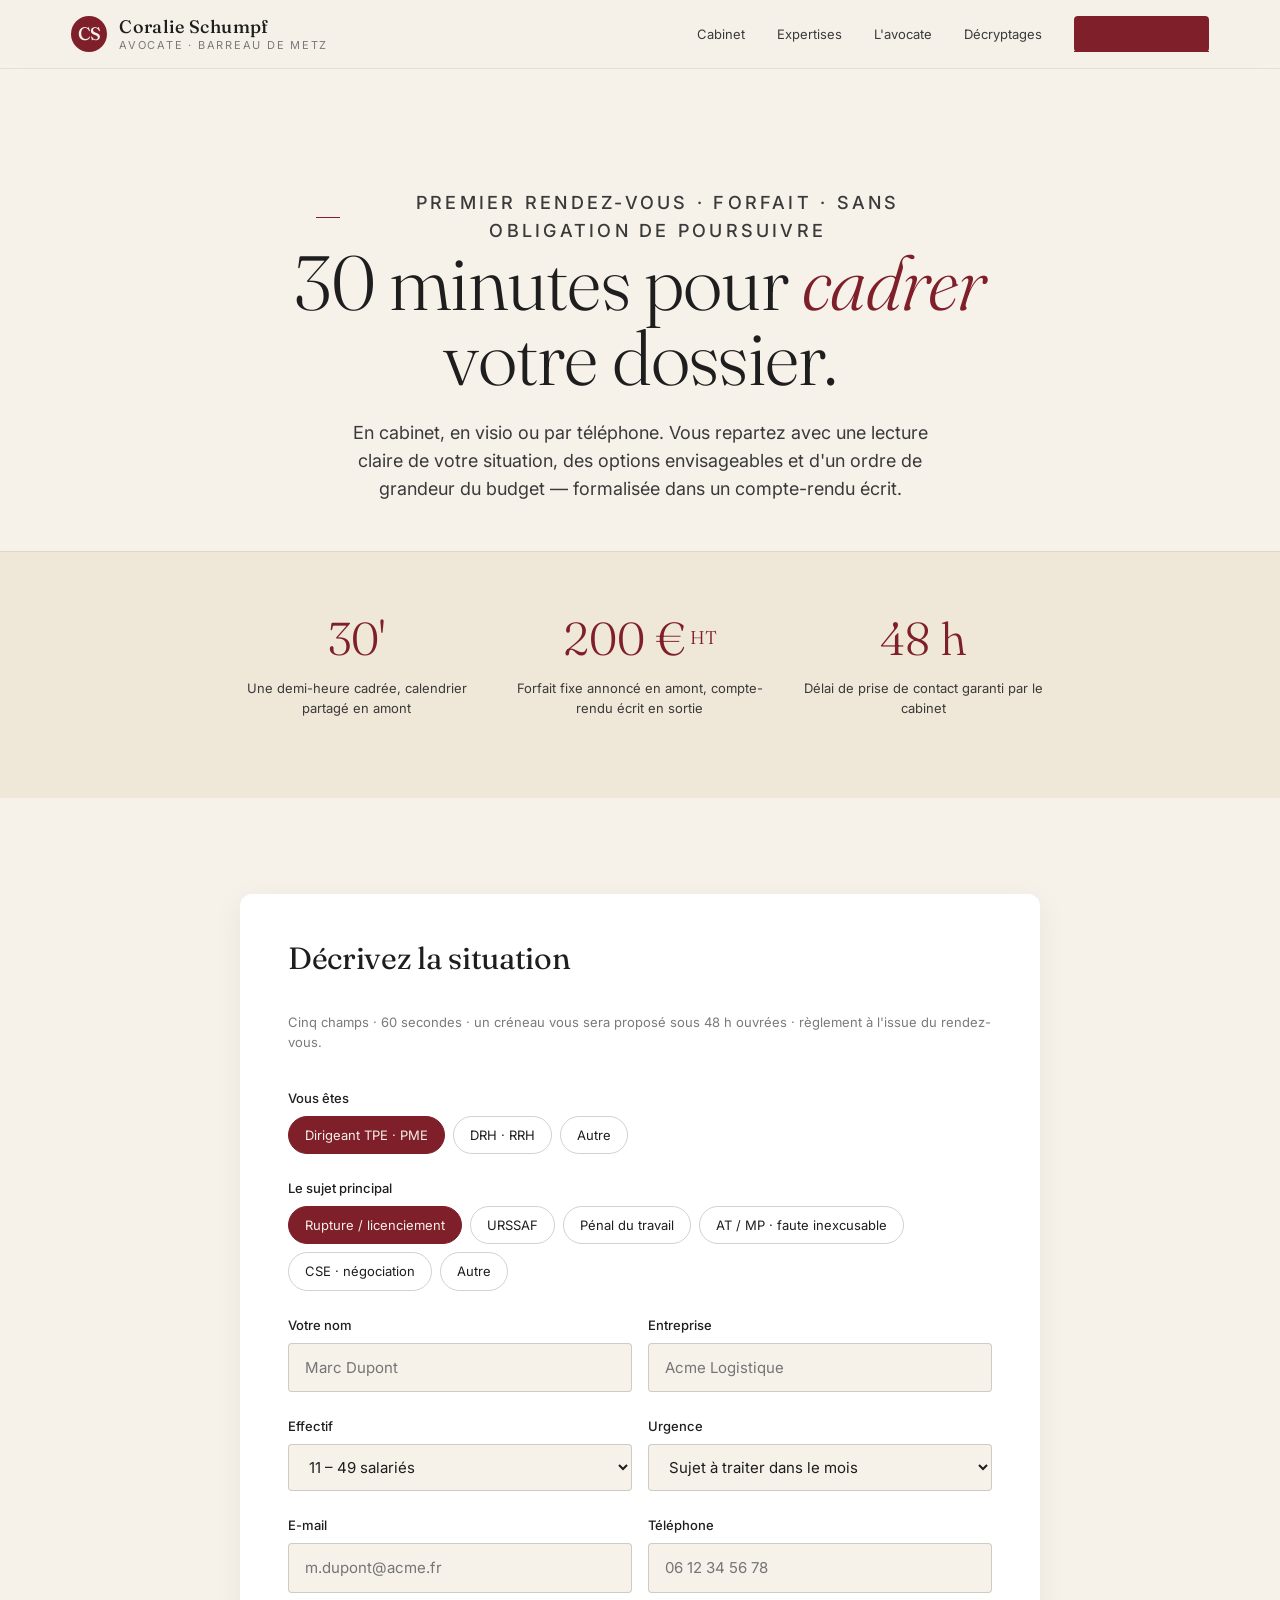
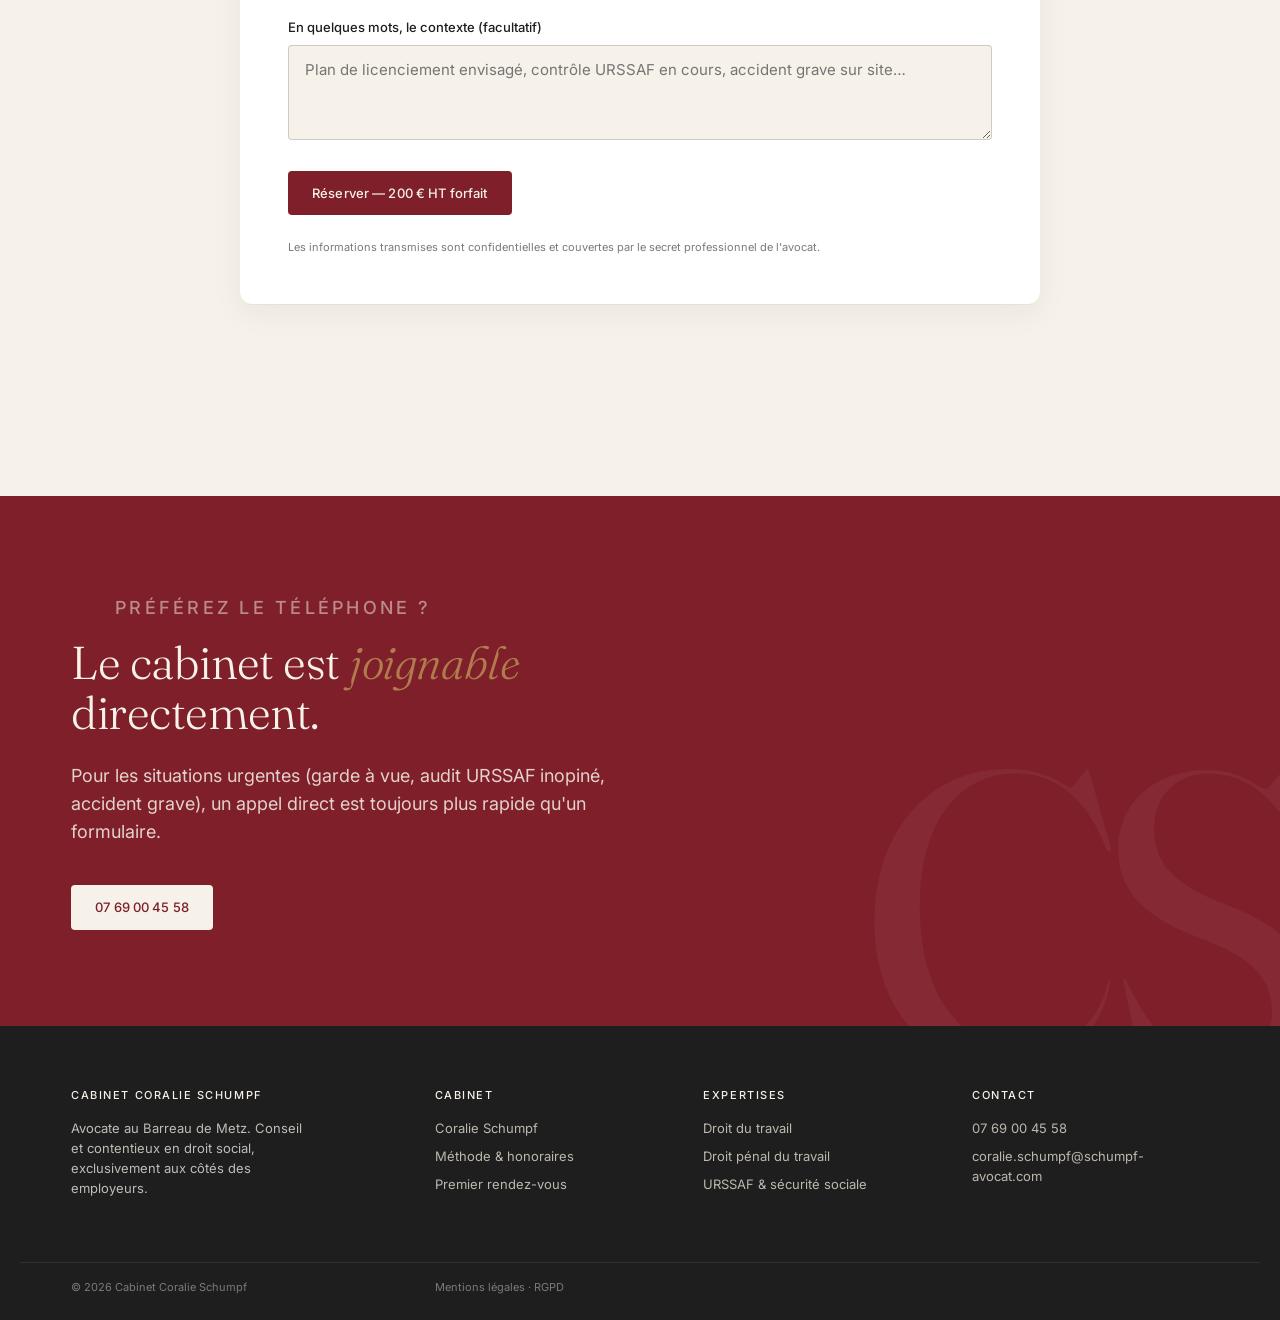
==== poc/diagnostic.html @ 6442ef45 "feat(poc): v0.2 - premier rdv payant, 2 personas, portrait reel Sur retour Coralie : - Remplacement " ====
<!doctype html>
<html lang="fr">
<head>
  <meta charset="utf-8" />
  <meta name="viewport" content="width=device-width,initial-scale=1" />
  <title>Premier rendez-vous · 200 € HT forfait — Cabinet Coralie Schumpf</title>
  <meta name="description" content="Premier rendez-vous de 30 minutes pour dirigeants TPE/PME et DRH. Forfait 200 € HT, compte-rendu écrit. Cabinet Coralie Schumpf, Metz." />
  <link rel="preconnect" href="https://fonts.googleapis.com" />
  <link rel="preconnect" href="https://fonts.gstatic.com" crossorigin />
  <link href="https://fonts.googleapis.com/css2?family=Fraunces:ital,opsz,wght@0,9..144,300..600;1,9..144,300..600&family=Inter:wght@400;500;600&display=swap" rel="stylesheet" />
  <link rel="stylesheet" href="assets/css/main.css" />
</head>
<body>

  <header class="site-header">
    <div class="site-header__inner">
      <a href="home.html" class="brand">
        <span class="brand__mark">CS</span>
        <span class="brand__name">Coralie Schumpf<small>Avocate · Barreau de Metz</small></span>
      </a>
      <nav class="nav">
        <a href="home.html">Cabinet</a>
        <a href="expertises/droit-du-travail.html">Expertises</a>
        <a href="cabinet/coralie-schumpf.html">L'avocate</a>
        <a href="home.html#decryptages">Décryptages</a>
        <a href="diagnostic.html" class="btn btn--primary is-active">Premier rendez-vous</a>
      </nav>
    </div>
  </header>

  <section class="diag-hero container fade-up">
    <p class="eyebrow">Premier rendez-vous · forfait · sans obligation de poursuivre</p>
    <h1>30 minutes pour <em>cadrer</em> votre dossier.</h1>
    <p>En cabinet, en visio ou par téléphone. Vous repartez avec une lecture claire de votre situation, des options envisageables et d'un ordre de grandeur du budget — formalisée dans un compte-rendu écrit.</p>
  </section>

  <section class="diag-promise">
    <div class="diag-promise__grid">
      <div class="fade-up">
        <p class="diag-promise__num">30'</p>
        <p class="diag-promise__label">Une demi-heure cadrée, calendrier partagé en amont</p>
      </div>
      <div class="fade-up">
        <p class="diag-promise__num">200 €<small style="font-size: 0.4em; vertical-align: 0.6em; margin-left: 4px;">HT</small></p>
        <p class="diag-promise__label">Forfait fixe annoncé en amont, compte-rendu écrit en sortie</p>
      </div>
      <div class="fade-up">
        <p class="diag-promise__num">48 h</p>
        <p class="diag-promise__label">Délai de prise de contact garanti par le cabinet</p>
      </div>
    </div>
  </section>

  <section class="container fade-up" style="padding: var(--sp-9) 0;">
    <form class="diag-card" data-poc-form>
      <h2 style="font-size: var(--fs-2xl); margin-bottom: var(--sp-3);">Décrivez la situation</h2>
      <p style="font-size: var(--fs-sm); color: var(--slate); margin: 0 0 var(--sp-3);">Cinq champs · 60 secondes · un créneau vous sera proposé sous 48 h ouvrées · règlement à l'issue du rendez-vous.</p>

      <div>
        <label for="role">Vous êtes</label>
        <div class="diag-card__choices">
          <input type="radio" id="r1" name="role" value="dirigeant" checked />
          <label for="r1">Dirigeant TPE · PME</label>
          <input type="radio" id="r2" name="role" value="drh" />
          <label for="r2">DRH · RRH</label>
          <input type="radio" id="r4" name="role" value="autre" />
          <label for="r4">Autre</label>
        </div>
      </div>

      <div>
        <label for="topic">Le sujet principal</label>
        <div class="diag-card__choices">
          <input type="radio" id="t1" name="topic" value="rupture" checked />
          <label for="t1">Rupture / licenciement</label>
          <input type="radio" id="t2" name="topic" value="urssaf" />
          <label for="t2">URSSAF</label>
          <input type="radio" id="t3" name="topic" value="penal" />
          <label for="t3">Pénal du travail</label>
          <input type="radio" id="t4" name="topic" value="atmp" />
          <label for="t4">AT / MP · faute inexcusable</label>
          <input type="radio" id="t5" name="topic" value="cse" />
          <label for="t5">CSE · négociation</label>
          <input type="radio" id="t6" name="topic" value="autre" />
          <label for="t6">Autre</label>
        </div>
      </div>

      <div class="diag-card__row">
        <div>
          <label for="name">Votre nom</label>
          <input type="text" id="name" required placeholder="Marc Dupont" />
        </div>
        <div>
          <label for="company">Entreprise</label>
          <input type="text" id="company" required placeholder="Acme Logistique" />
        </div>
      </div>

      <div class="diag-card__row">
        <div>
          <label for="effectif">Effectif</label>
          <select id="effectif">
            <option>1 – 10 salariés</option>
            <option selected>11 – 49 salariés</option>
            <option>50 – 249 salariés</option>
            <option>250 salariés et plus</option>
          </select>
        </div>
        <div>
          <label for="urgency">Urgence</label>
          <select id="urgency">
            <option>Information générale</option>
            <option selected>Sujet à traiter dans le mois</option>
            <option>Sujet sensible · cette semaine</option>
            <option>Urgence · sous 48 h</option>
          </select>
        </div>
      </div>

      <div class="diag-card__row">
        <div>
          <label for="email">E-mail</label>
          <input type="email" id="email" required placeholder="m.dupont@acme.fr" />
        </div>
        <div>
          <label for="phone">Téléphone</label>
          <input type="tel" id="phone" placeholder="06 12 34 56 78" />
        </div>
      </div>

      <div>
        <label for="ctx">En quelques mots, le contexte (facultatif)</label>
        <textarea id="ctx" rows="3" placeholder="Plan de licenciement envisagé, contrôle URSSAF en cours, accident grave sur site…"></textarea>
      </div>

      <button type="submit" class="btn btn--primary" data-track="form-diag-submit">Réserver — 200 € HT forfait</button>

      <p style="font-size: var(--fs-xs); color: var(--slate); margin: 0;">Les informations transmises sont confidentielles et couvertes par le secret professionnel de l'avocat.</p>
    </form>
  </section>

  <section class="cta-final">
    <div class="container cta-final__inner fade-up">
      <p class="eyebrow" style="color: rgba(246,241,233,0.6);">Préférez le téléphone ?</p>
      <h2>Le cabinet est <em>joignable</em> directement.</h2>
      <p>Pour les situations urgentes (garde à vue, audit URSSAF inopiné, accident grave), un appel direct est toujours plus rapide qu'un formulaire.</p>
      <a href="tel:+33769004558" class="btn btn--primary">07 69 00 45 58</a>
    </div>
  </section>

  <footer class="site-footer">
    <div class="container">
      <div class="site-footer__brand">
        <h4>Cabinet Coralie Schumpf</h4>
        <p>Avocate au Barreau de Metz. Conseil et contentieux en droit social, exclusivement aux côtés des employeurs.</p>
      </div>
      <div><h4>Cabinet</h4><ul><li><a href="cabinet/coralie-schumpf.html">Coralie Schumpf</a></li><li><a href="#">Méthode & honoraires</a></li><li><a href="diagnostic.html">Premier rendez-vous</a></li></ul></div>
      <div><h4>Expertises</h4><ul><li><a href="expertises/droit-du-travail.html">Droit du travail</a></li><li><a href="expertises/droit-du-travail.html">Droit pénal du travail</a></li><li><a href="expertises/droit-du-travail.html">URSSAF & sécurité sociale</a></li></ul></div>
      <div><h4>Contact</h4><ul><li><a href="tel:+33769004558">07 69 00 45 58</a></li><li><a href="mailto:coralie.schumpf@schumpf-avocat.com">coralie.schumpf@schumpf-avocat.com</a></li></ul></div>
    </div>
    <div class="container site-footer__legal"><span>© <span data-year></span> Cabinet Coralie Schumpf</span><span><a href="#">Mentions légales</a> · <a href="#">RGPD</a></span></div>
  </footer>

  <script src="assets/js/main.js"></script>
</body>
</html>
---- poc/assets/css/main.css ----
/* ============================================================
   Cabinet Coralie Schumpf — POC v0.1
   Design system : bordeaux + ivoire, sérif éditorial + sans-sérif humaniste
   ============================================================ */

/* ---- Design tokens ---- */
:root {
  /* Couleurs marque (à caler sur SVG HD du logo) */
  --bordeaux: #7E1F2A;
  --bordeaux-deep: #4A1219;
  --bordeaux-soft: #9B3743;
  --ink: #1E1E1E;
  --ink-soft: #3A3A3A;
  --ivory: #F6F1E9;
  --ivory-deep: #EFE7D8;
  --stone: #E6DED0;
  --slate: #7A7A78;
  --slate-light: #BDB8AE;
  --copper: #B07C4D;
  --white: #FFFFFF;

  /* Typo */
  --font-serif: 'Fraunces', 'Source Serif 4', Georgia, serif;
  --font-sans: 'Inter', 'Söhne', system-ui, -apple-system, sans-serif;

  /* Échelle fluide */
  --fs-xs: clamp(11px, 0.7vw, 12px);
  --fs-sm: clamp(13px, 0.85vw, 14px);
  --fs-base: clamp(15px, 1vw, 17px);
  --fs-lg: clamp(18px, 1.2vw, 20px);
  --fs-xl: clamp(22px, 1.6vw, 26px);
  --fs-2xl: clamp(28px, 2.4vw, 38px);
  --fs-3xl: clamp(36px, 3.6vw, 56px);
  --fs-4xl: clamp(48px, 6vw, 96px);

  /* Espacement */
  --sp-1: 4px;
  --sp-2: 8px;
  --sp-3: 12px;
  --sp-4: 16px;
  --sp-5: 24px;
  --sp-6: 32px;
  --sp-7: 48px;
  --sp-8: 64px;
  --sp-9: 96px;
  --sp-10: 128px;

  /* Layout */
  --max-w: 1240px;
  --gutter: clamp(20px, 4vw, 56px);
  --radius: 4px;
  --radius-lg: 12px;

  /* Transitions */
  --t-fast: 180ms cubic-bezier(0.4, 0, 0.2, 1);
  --t-med: 360ms cubic-bezier(0.4, 0, 0.2, 1);
  --t-slow: 600ms cubic-bezier(0.22, 0.61, 0.36, 1);
}

/* ---- Reset minimal ---- */
*,
*::before,
*::after { box-sizing: border-box; }
html { scroll-behavior: smooth; }
body {
  margin: 0;
  background: var(--ivory);
  color: var(--ink);
  font-family: var(--font-sans);
  font-size: var(--fs-base);
  line-height: 1.55;
  -webkit-font-smoothing: antialiased;
  text-rendering: optimizeLegibility;
}
img, svg { display: block; max-width: 100%; }
a { color: inherit; text-decoration: none; }
button { border: 0; background: none; font: inherit; color: inherit; cursor: pointer; }
h1, h2, h3, h4 { margin: 0; font-family: var(--font-serif); font-weight: 400; letter-spacing: -0.01em; line-height: 1.08; }
p { margin: 0 0 var(--sp-4); }
ul { margin: 0; padding: 0; list-style: none; }

/* ---- Conteneurs ---- */
.container { max-width: var(--max-w); margin: 0 auto; padding: 0 var(--gutter); }
.container-narrow { max-width: 920px; margin: 0 auto; padding: 0 var(--gutter); }

/* ---- Utility ---- */
.eyebrow {
  font-family: var(--font-sans);
  font-size: var(--fs-xs);
  text-transform: uppercase;
  letter-spacing: 0.18em;
  color: var(--slate);
  font-weight: 500;
  display: inline-flex;
  align-items: center;
  gap: var(--sp-3);
}
.eyebrow::before {
  content: "";
  display: inline-block;
  width: 32px;
  height: 1px;
  background: var(--bordeaux);
}
.divider {
  height: 1px;
  background: var(--ink);
  opacity: 0.12;
  margin: var(--sp-7) 0;
}

/* ---- Header ---- */
.site-header {
  position: sticky;
  top: 0;
  z-index: 50;
  background: rgba(246, 241, 233, 0.92);
  backdrop-filter: saturate(140%) blur(10px);
  -webkit-backdrop-filter: saturate(140%) blur(10px);
  border-bottom: 1px solid rgba(30, 30, 30, 0.08);
}
.site-header__inner {
  display: flex;
  align-items: center;
  justify-content: space-between;
  gap: var(--sp-5);
  padding: var(--sp-4) var(--gutter);
  max-width: var(--max-w);
  margin: 0 auto;
}
.brand {
  display: flex;
  align-items: center;
  gap: var(--sp-3);
  font-family: var(--font-serif);
  font-size: var(--fs-lg);
  letter-spacing: 0.02em;
  color: var(--ink);
}
.brand__mark {
  width: 36px;
  height: 36px;
  border-radius: 50%;
  background: var(--bordeaux);
  color: var(--ivory);
  display: grid;
  place-items: center;
  font-family: var(--font-serif);
  font-size: 18px;
  font-weight: 500;
  letter-spacing: -0.02em;
  flex: 0 0 36px;
}
.brand__name { font-weight: 500; line-height: 1; }
.brand__name small {
  display: block;
  font-size: var(--fs-xs);
  font-family: var(--font-sans);
  color: var(--slate);
  letter-spacing: 0.16em;
  text-transform: uppercase;
  margin-top: 4px;
  font-weight: 400;
}

.nav { display: flex; align-items: center; gap: var(--sp-6); }
.nav a {
  font-size: var(--fs-sm);
  color: var(--ink-soft);
  position: relative;
  padding: var(--sp-2) 0;
  transition: color var(--t-fast);
}
.nav a::after {
  content: "";
  position: absolute;
  left: 0; bottom: 0;
  width: 0;
  height: 1px;
  background: var(--bordeaux);
  transition: width var(--t-med);
}
.nav a:hover { color: var(--bordeaux); }
.nav a:hover::after { width: 100%; }
.nav a.is-active { color: var(--bordeaux); }
.nav a.is-active::after { width: 100%; }
@media (max-width: 860px) { .nav { display: none; } }

/* ---- Buttons ---- */
.btn {
  display: inline-flex;
  align-items: center;
  gap: var(--sp-3);
  padding: var(--sp-3) var(--sp-5);
  font-size: var(--fs-sm);
  font-weight: 500;
  letter-spacing: 0.01em;
  border-radius: var(--radius);
  transition: background var(--t-fast), color var(--t-fast), transform var(--t-fast);
  white-space: nowrap;
}
.btn--primary {
  background: var(--bordeaux);
  color: var(--ivory);
}
.btn--primary:hover { background: var(--bordeaux-deep); transform: translateY(-1px); }
.btn--ghost {
  color: var(--ink);
  border-bottom: 1px solid var(--ink);
  padding: var(--sp-2) 0;
  border-radius: 0;
}
.btn--ghost:hover { color: var(--bordeaux); border-color: var(--bordeaux); }
.btn--outline {
  background: transparent;
  color: var(--ink);
  border: 1px solid var(--ink);
}
.btn--outline:hover { background: var(--ink); color: var(--ivory); }

/* ---- Hero ---- */
.hero {
  padding: var(--sp-9) 0 var(--sp-8);
  position: relative;
}
.hero__grid {
  display: grid;
  grid-template-columns: 1.4fr 1fr;
  gap: var(--sp-8);
  align-items: end;
}
@media (max-width: 900px) {
  .hero__grid { grid-template-columns: 1fr; gap: var(--sp-6); }
}
.hero__title {
  font-size: var(--fs-4xl);
  font-weight: 300;
  line-height: 0.98;
  letter-spacing: -0.02em;
}
.hero__title em {
  font-style: italic;
  color: var(--bordeaux);
  font-weight: 300;
}
.hero__lede {
  font-size: var(--fs-lg);
  color: var(--ink-soft);
  max-width: 46ch;
  margin-top: var(--sp-5);
  line-height: 1.5;
}
.hero__meta {
  margin-top: var(--sp-6);
  display: flex;
  flex-wrap: wrap;
  gap: var(--sp-4);
  align-items: center;
}
.hero__aside {
  border-left: 1px solid rgba(30, 30, 30, 0.12);
  padding-left: var(--sp-6);
  padding-bottom: var(--sp-2);
}
@media (max-width: 900px) {
  .hero__aside { border-left: 0; padding-left: 0; border-top: 1px solid rgba(30, 30, 30, 0.12); padding-top: var(--sp-5); }
}
.hero__aside p {
  font-family: var(--font-serif);
  font-style: italic;
  font-size: var(--fs-xl);
  color: var(--ink);
  line-height: 1.35;
}
.hero__aside small {
  display: block;
  margin-top: var(--sp-4);
  font-size: var(--fs-xs);
  letter-spacing: 0.14em;
  text-transform: uppercase;
  color: var(--slate);
}

/* ---- Sticky contact rail ---- */
.contact-rail {
  position: fixed;
  right: 0;
  top: 50%;
  transform: translateY(-50%);
  z-index: 40;
  background: var(--bordeaux);
  color: var(--ivory);
  border-radius: var(--radius) 0 0 var(--radius);
  display: grid;
  padding: var(--sp-3);
  gap: var(--sp-1);
}
.contact-rail a {
  width: 40px;
  height: 40px;
  display: grid;
  place-items: center;
  border-radius: 50%;
  transition: background var(--t-fast);
}
.contact-rail a:hover { background: var(--bordeaux-deep); }
.contact-rail svg { width: 18px; height: 18px; }
@media (max-width: 720px) {
  .contact-rail {
    top: auto; bottom: 0; right: 0; left: 0;
    transform: none;
    border-radius: 0;
    grid-auto-flow: column;
    justify-content: center;
    gap: var(--sp-4);
    padding: var(--sp-3);
  }
}

/* ---- Personas ---- */
.personas {
  padding: var(--sp-8) 0;
  border-top: 1px solid rgba(30, 30, 30, 0.08);
  border-bottom: 1px solid rgba(30, 30, 30, 0.08);
}
.personas__header { margin-bottom: var(--sp-6); }
.personas__title {
  font-size: var(--fs-2xl);
  font-weight: 400;
  max-width: 28ch;
  margin-top: var(--sp-3);
}
.personas__grid {
  display: grid;
  grid-template-columns: repeat(3, 1fr);
  gap: var(--sp-4);
}
.personas__grid--two { grid-template-columns: repeat(2, 1fr); max-width: 920px; }
@media (max-width: 800px) { .personas__grid, .personas__grid--two { grid-template-columns: 1fr; } }
.persona {
  background: var(--white);
  border-radius: var(--radius-lg);
  padding: var(--sp-6) var(--sp-5);
  display: grid;
  gap: var(--sp-4);
  position: relative;
  border: 1px solid transparent;
  transition: border-color var(--t-fast), transform var(--t-fast);
  cursor: pointer;
}
.persona:hover { border-color: var(--bordeaux); transform: translateY(-2px); }
.persona__tag {
  font-size: var(--fs-xs);
  letter-spacing: 0.14em;
  text-transform: uppercase;
  color: var(--bordeaux);
  font-weight: 500;
}
.persona__name {
  font-family: var(--font-serif);
  font-size: var(--fs-xl);
  line-height: 1.15;
}
.persona__desc { font-size: var(--fs-sm); color: var(--ink-soft); margin: 0; }
.persona__link {
  margin-top: auto;
  display: inline-flex;
  align-items: center;
  gap: var(--sp-2);
  font-size: var(--fs-sm);
  color: var(--bordeaux);
  font-weight: 500;
}
.persona__link::after { content: "→"; transition: transform var(--t-fast); }
.persona:hover .persona__link::after { transform: translateX(4px); }

/* ---- Pillars ---- */
.pillars { padding: var(--sp-9) 0; }
.pillars__head {
  display: grid;
  grid-template-columns: 1fr 2fr;
  gap: var(--sp-7);
  margin-bottom: var(--sp-7);
  align-items: end;
}
@media (max-width: 800px) { .pillars__head { grid-template-columns: 1fr; } }
.pillars__title { font-size: var(--fs-3xl); max-width: 14ch; line-height: 1; }
.pillars__desc { font-size: var(--fs-base); color: var(--ink-soft); max-width: 56ch; }
.pillars__list { display: grid; gap: 0; }
.pillar {
  display: grid;
  grid-template-columns: 80px 1fr auto;
  gap: var(--sp-6);
  align-items: start;
  padding: var(--sp-6) 0;
  border-top: 1px solid rgba(30, 30, 30, 0.12);
  cursor: pointer;
  transition: padding var(--t-fast);
}
.pillar:hover { padding-left: var(--sp-3); }
.pillar:last-child { border-bottom: 1px solid rgba(30, 30, 30, 0.12); }
.pillar__num {
  font-family: var(--font-serif);
  font-size: var(--fs-2xl);
  color: var(--bordeaux);
  font-style: italic;
  font-weight: 300;
}
.pillar__body h3 {
  font-size: var(--fs-2xl);
  margin-bottom: var(--sp-3);
}
.pillar__tags { display: flex; flex-wrap: wrap; gap: var(--sp-2) var(--sp-4); }
.pillar__tag {
  font-size: var(--fs-sm);
  color: var(--slate);
}
.pillar__tag::before {
  content: "·";
  margin-right: var(--sp-2);
  color: var(--copper);
}
.pillar__arrow {
  align-self: center;
  font-size: 22px;
  color: var(--bordeaux);
  transition: transform var(--t-med);
}
.pillar:hover .pillar__arrow { transform: translateX(8px); }
@media (max-width: 700px) {
  .pillar { grid-template-columns: 1fr; gap: var(--sp-3); }
  .pillar__arrow { display: none; }
}

/* ---- Cases ---- */
.cases {
  background: var(--ink);
  color: var(--ivory);
  padding: var(--sp-9) 0;
}
.cases .eyebrow { color: var(--slate-light); }
.cases .eyebrow::before { background: var(--copper); }
.cases__title {
  font-size: var(--fs-3xl);
  max-width: 22ch;
  margin: var(--sp-3) 0 var(--sp-7);
  color: var(--ivory);
  font-weight: 300;
}
.cases__title em { color: var(--copper); font-style: italic; }
.cases__grid {
  display: grid;
  grid-template-columns: repeat(3, 1fr);
  gap: var(--sp-5);
}
@media (max-width: 800px) { .cases__grid { grid-template-columns: 1fr; } }
.case {
  background: rgba(255, 255, 255, 0.04);
  padding: var(--sp-6);
  border-radius: var(--radius-lg);
  border: 1px solid rgba(255, 255, 255, 0.08);
  display: grid;
  gap: var(--sp-3);
}
.case__metric {
  font-family: var(--font-serif);
  font-size: var(--fs-3xl);
  color: var(--copper);
  font-weight: 300;
  line-height: 1;
}
.case__sector {
  font-size: var(--fs-xs);
  letter-spacing: 0.14em;
  text-transform: uppercase;
  color: var(--slate-light);
}
.case__desc { font-size: var(--fs-sm); color: rgba(246, 241, 233, 0.85); margin: 0; }

/* ---- Method ---- */
.method { padding: var(--sp-9) 0; }
.method__intro {
  display: grid;
  grid-template-columns: 1fr 1.4fr;
  gap: var(--sp-8);
  align-items: start;
  margin-bottom: var(--sp-7);
}
@media (max-width: 800px) { .method__intro { grid-template-columns: 1fr; } }
.method__title { font-size: var(--fs-3xl); line-height: 1; }
.method__intro p { font-size: var(--fs-lg); color: var(--ink-soft); }
.method__steps {
  display: grid;
  grid-template-columns: repeat(3, 1fr);
  gap: var(--sp-5);
  position: relative;
}
@media (max-width: 800px) { .method__steps { grid-template-columns: 1fr; } }
.step {
  display: grid;
  gap: var(--sp-3);
  padding: var(--sp-6) 0;
  border-top: 2px solid var(--bordeaux);
}
.step__num {
  font-family: var(--font-serif);
  font-style: italic;
  font-size: var(--fs-xl);
  color: var(--bordeaux);
  font-weight: 400;
}
.step__name { font-family: var(--font-serif); font-size: var(--fs-2xl); line-height: 1.1; }
.step__desc { font-size: var(--fs-sm); color: var(--ink-soft); margin: 0; }

/* ---- Posts ---- */
.posts { background: var(--ivory-deep); padding: var(--sp-9) 0; }
.posts__head { display: flex; justify-content: space-between; align-items: end; margin-bottom: var(--sp-7); gap: var(--sp-5); flex-wrap: wrap; }
.posts__title { font-size: var(--fs-3xl); }
.posts__grid { display: grid; grid-template-columns: repeat(3, 1fr); gap: var(--sp-5); }
@media (max-width: 800px) { .posts__grid { grid-template-columns: 1fr; } }
.post {
  background: var(--white);
  padding: var(--sp-5);
  border-radius: var(--radius-lg);
  display: grid;
  gap: var(--sp-3);
  border: 1px solid rgba(30, 30, 30, 0.06);
  transition: border-color var(--t-fast), transform var(--t-fast);
}
.post:hover { border-color: var(--bordeaux); transform: translateY(-2px); }
.post__tag { font-size: var(--fs-xs); letter-spacing: 0.14em; text-transform: uppercase; color: var(--bordeaux); }
.post__title { font-family: var(--font-serif); font-size: var(--fs-xl); line-height: 1.15; }
.post__date { font-size: var(--fs-xs); color: var(--slate); letter-spacing: 0.12em; text-transform: uppercase; }

/* ---- Final CTA ---- */
.cta-final { padding: var(--sp-9) 0; background: var(--bordeaux); color: var(--ivory); position: relative; overflow: hidden; }
.cta-final::before {
  content: "CS";
  position: absolute;
  right: -2vw;
  bottom: -4vw;
  font-family: var(--font-serif);
  font-size: 32vw;
  line-height: 0.8;
  color: rgba(246, 241, 233, 0.05);
  letter-spacing: -0.05em;
  pointer-events: none;
}
.cta-final__inner { position: relative; }
.cta-final h2 { font-size: var(--fs-3xl); max-width: 18ch; margin-bottom: var(--sp-5); font-weight: 300; }
.cta-final h2 em { font-style: italic; color: var(--copper); }
.cta-final p { font-size: var(--fs-lg); max-width: 50ch; opacity: 0.85; }
.cta-final .btn--primary { background: var(--ivory); color: var(--bordeaux); margin-top: var(--sp-5); }
.cta-final .btn--primary:hover { background: var(--white); }

/* ---- Footer ---- */
.site-footer {
  background: var(--ink);
  color: var(--slate-light);
  padding: var(--sp-8) 0 var(--sp-5);
  font-size: var(--fs-sm);
}
.site-footer .container { display: grid; grid-template-columns: 1.4fr 1fr 1fr 1fr; gap: var(--sp-6); }
@media (max-width: 800px) { .site-footer .container { grid-template-columns: 1fr 1fr; } }
.site-footer h4 {
  font-family: var(--font-sans);
  font-size: var(--fs-xs);
  letter-spacing: 0.14em;
  text-transform: uppercase;
  color: var(--ivory);
  margin: 0 0 var(--sp-4);
  font-weight: 500;
}
.site-footer a:hover { color: var(--ivory); }
.site-footer ul { display: grid; gap: var(--sp-2); }
.site-footer__brand p { color: rgba(246, 241, 233, 0.75); max-width: 30ch; }
.site-footer__legal {
  border-top: 1px solid rgba(255, 255, 255, 0.08);
  margin-top: var(--sp-7);
  padding-top: var(--sp-4);
  display: flex;
  justify-content: space-between;
  flex-wrap: wrap;
  gap: var(--sp-3);
  color: var(--slate);
  font-size: var(--fs-xs);
}

/* ---- Expertise pillar page ---- */
.exp-hero { padding: var(--sp-9) 0 var(--sp-7); }
.exp-hero__breadcrumb { font-size: var(--fs-xs); letter-spacing: 0.12em; text-transform: uppercase; color: var(--slate); margin-bottom: var(--sp-5); }
.exp-hero__breadcrumb a:hover { color: var(--bordeaux); }
.exp-hero__title { font-size: var(--fs-4xl); font-weight: 300; max-width: 18ch; line-height: 0.98; }
.exp-hero__title em { font-style: italic; color: var(--bordeaux); }
.exp-hero__lede { font-size: var(--fs-lg); color: var(--ink-soft); max-width: 56ch; margin-top: var(--sp-5); }

.exp-toc { padding: var(--sp-7) 0; border-top: 1px solid rgba(30,30,30,0.08); border-bottom: 1px solid rgba(30,30,30,0.08); background: var(--ivory-deep); }
.exp-toc__title { font-size: var(--fs-sm); letter-spacing: 0.14em; text-transform: uppercase; color: var(--slate); margin-bottom: var(--sp-4); }
.exp-toc__list { display: grid; grid-template-columns: repeat(2, 1fr); gap: var(--sp-3) var(--sp-6); }
@media (max-width: 700px) { .exp-toc__list { grid-template-columns: 1fr; } }
.exp-toc__list a {
  font-family: var(--font-serif);
  font-size: var(--fs-lg);
  padding: var(--sp-3) 0;
  border-bottom: 1px solid rgba(30,30,30,0.08);
  display: flex;
  justify-content: space-between;
  align-items: center;
  gap: var(--sp-3);
}
.exp-toc__list a::after { content: "→"; color: var(--bordeaux); transition: transform var(--t-fast); }
.exp-toc__list a:hover::after { transform: translateX(4px); }

.exp-section { padding: var(--sp-9) 0; }
.exp-section__layout { display: grid; grid-template-columns: 1fr 2fr; gap: var(--sp-8); align-items: start; }
@media (max-width: 800px) { .exp-section__layout { grid-template-columns: 1fr; } }
.exp-section__title { font-size: var(--fs-2xl); max-width: 14ch; line-height: 1.1; }
.exp-section__body p { color: var(--ink-soft); font-size: var(--fs-base); line-height: 1.65; max-width: 64ch; }
.exp-section__body ul { display: grid; gap: var(--sp-3); margin: var(--sp-5) 0; }
.exp-section__body li {
  font-size: var(--fs-base);
  padding-left: var(--sp-5);
  position: relative;
}
.exp-section__body li::before {
  content: "→";
  position: absolute;
  left: 0;
  color: var(--bordeaux);
}

/* ---- FAQ ---- */
.faq { padding: var(--sp-9) 0; background: var(--stone); }
.faq__title { font-size: var(--fs-3xl); margin-bottom: var(--sp-6); max-width: 18ch; line-height: 1; }
.faq__title em { font-style: italic; color: var(--bordeaux); }
.faq details {
  border-top: 1px solid rgba(30,30,30,0.15);
  padding: var(--sp-5) 0;
}
.faq details:last-child { border-bottom: 1px solid rgba(30,30,30,0.15); }
.faq summary {
  font-family: var(--font-serif);
  font-size: var(--fs-xl);
  cursor: pointer;
  list-style: none;
  display: flex;
  justify-content: space-between;
  align-items: center;
  gap: var(--sp-5);
}
.faq summary::-webkit-details-marker { display: none; }
.faq summary::after { content: "+"; font-size: var(--fs-2xl); color: var(--bordeaux); transition: transform var(--t-med); font-family: var(--font-sans); }
.faq details[open] summary::after { content: "−"; }
.faq details p { padding-top: var(--sp-4); color: var(--ink-soft); max-width: 64ch; }

/* ---- Avocate page ---- */
.about-hero { padding: var(--sp-9) 0; }
.about-hero__grid {
  display: grid;
  grid-template-columns: 1fr 1.3fr;
  gap: var(--sp-8);
  align-items: start;
}
@media (max-width: 800px) { .about-hero__grid { grid-template-columns: 1fr; } }
.about-portrait {
  aspect-ratio: 4/5;
  background: linear-gradient(135deg, var(--bordeaux-deep), var(--bordeaux));
  border-radius: var(--radius-lg);
  position: relative;
  overflow: hidden;
  margin: 0;
}
.about-portrait img {
  width: 100%;
  height: 100%;
  object-fit: cover;
  object-position: center top;
  display: block;
  position: relative;
  z-index: 1;
}
.about-portrait::after {
  /* watermark CS visible uniquement si l'image n'a pas chargé */
  content: "CS";
  position: absolute;
  inset: auto -4% -10% auto;
  font-family: var(--font-serif);
  font-size: 22vw;
  line-height: 0.8;
  color: rgba(246, 241, 233, 0.12);
  letter-spacing: -0.05em;
  z-index: 0;
}
.about-hero__name { font-size: var(--fs-4xl); font-weight: 300; line-height: 0.95; }
.about-hero__name em { font-style: italic; color: var(--bordeaux); }
.about-hero__role { font-size: var(--fs-lg); color: var(--slate); margin: var(--sp-4) 0 var(--sp-5); }
.about-hero__quote {
  font-family: var(--font-serif);
  font-style: italic;
  font-size: var(--fs-xl);
  line-height: 1.4;
  border-left: 2px solid var(--bordeaux);
  padding-left: var(--sp-5);
  max-width: 38ch;
}

.bio-meta {
  padding: var(--sp-7) 0;
  border-top: 1px solid rgba(30,30,30,0.08);
  border-bottom: 1px solid rgba(30,30,30,0.08);
  background: var(--ivory-deep);
}
.bio-meta__grid { display: grid; grid-template-columns: repeat(4, 1fr); gap: var(--sp-5); }
@media (max-width: 800px) { .bio-meta__grid { grid-template-columns: repeat(2, 1fr); } }
.bio-meta__label { font-size: var(--fs-xs); letter-spacing: 0.14em; text-transform: uppercase; color: var(--slate); margin-bottom: var(--sp-2); }
.bio-meta__value { font-family: var(--font-serif); font-size: var(--fs-lg); color: var(--ink); }

.bio-narrative { padding: var(--sp-9) 0; }
.bio-narrative h2 { font-size: var(--fs-3xl); max-width: 18ch; margin-bottom: var(--sp-6); }
.bio-narrative p { max-width: 68ch; font-size: var(--fs-lg); color: var(--ink-soft); line-height: 1.7; }

/* ---- Diagnostic / RDV ---- */
.diag-hero { padding: var(--sp-9) 0 var(--sp-7); text-align: center; }
.diag-hero h1 { font-size: var(--fs-4xl); font-weight: 300; max-width: 18ch; margin: 0 auto; line-height: 0.98; }
.diag-hero h1 em { font-style: italic; color: var(--bordeaux); }
.diag-hero p { font-size: var(--fs-lg); color: var(--ink-soft); max-width: 54ch; margin: var(--sp-5) auto 0; }

.diag-card {
  max-width: 800px;
  margin: 0 auto var(--sp-9);
  background: var(--white);
  border-radius: var(--radius-lg);
  padding: var(--sp-7);
  box-shadow: 0 1px 0 rgba(30,30,30,0.04), 0 8px 32px rgba(30,30,30,0.06);
  display: grid;
  gap: var(--sp-5);
}
@media (max-width: 700px) { .diag-card { padding: var(--sp-5); } }
.diag-card label { font-size: var(--fs-sm); color: var(--ink); display: block; margin-bottom: var(--sp-2); font-weight: 500; }
.diag-card input,
.diag-card select,
.diag-card textarea {
  width: 100%;
  padding: var(--sp-3) var(--sp-4);
  border: 1px solid rgba(30,30,30,0.18);
  background: var(--ivory);
  border-radius: var(--radius);
  font: inherit;
  color: var(--ink);
  transition: border-color var(--t-fast);
}
.diag-card input:focus,
.diag-card select:focus,
.diag-card textarea:focus { outline: none; border-color: var(--bordeaux); }
.diag-card__row { display: grid; grid-template-columns: 1fr 1fr; gap: var(--sp-4); }
@media (max-width: 700px) { .diag-card__row { grid-template-columns: 1fr; } }
.diag-card__choices { display: flex; flex-wrap: wrap; gap: var(--sp-2); }
.diag-card__choices input { display: none; }
.diag-card__choices label {
  padding: var(--sp-2) var(--sp-4);
  border: 1px solid rgba(30,30,30,0.2);
  border-radius: 999px;
  cursor: pointer;
  font-size: var(--fs-sm);
  margin: 0;
  font-weight: 400;
  transition: all var(--t-fast);
}
.diag-card__choices input:checked + label {
  background: var(--bordeaux);
  border-color: var(--bordeaux);
  color: var(--ivory);
}
.diag-card .btn--primary { justify-self: start; }

.diag-promise { padding: var(--sp-8) 0; text-align: center; background: var(--ivory-deep); border-top: 1px solid rgba(30,30,30,0.08); }
.diag-promise__grid { display: grid; grid-template-columns: repeat(3, 1fr); gap: var(--sp-6); max-width: 920px; margin: 0 auto; padding: 0 var(--gutter); }
@media (max-width: 700px) { .diag-promise__grid { grid-template-columns: 1fr; } }
.diag-promise__num {
  font-family: var(--font-serif);
  font-size: var(--fs-3xl);
  color: var(--bordeaux);
  font-weight: 300;
  line-height: 1;
}
.diag-promise__label { font-size: var(--fs-sm); color: var(--ink-soft); margin-top: var(--sp-3); }

/* ---- POC index ---- */
.poc-index { padding: var(--sp-9) 0; min-height: 70vh; }
.poc-index h1 { font-size: var(--fs-3xl); margin-bottom: var(--sp-5); }
.poc-index__lede { font-size: var(--fs-lg); color: var(--ink-soft); max-width: 60ch; margin-bottom: var(--sp-7); }
.poc-list { display: grid; gap: var(--sp-3); }
.poc-list a {
  display: grid;
  grid-template-columns: 60px 1fr auto;
  gap: var(--sp-5);
  padding: var(--sp-5);
  background: var(--white);
  border-radius: var(--radius-lg);
  border: 1px solid rgba(30,30,30,0.08);
  align-items: center;
  transition: border-color var(--t-fast), transform var(--t-fast);
}
.poc-list a:hover { border-color: var(--bordeaux); transform: translateX(4px); }
.poc-list__num { font-family: var(--font-serif); font-size: var(--fs-2xl); font-style: italic; color: var(--bordeaux); }
.poc-list__title { font-family: var(--font-serif); font-size: var(--fs-xl); margin-bottom: var(--sp-1); }
.poc-list__desc { font-size: var(--fs-sm); color: var(--slate); }
.poc-list__arrow { color: var(--bordeaux); font-size: 22px; }

/* ---- Scroll-driven entrance ---- */
@media (prefers-reduced-motion: no-preference) {
  .fade-up {
    opacity: 0;
    transform: translateY(12px);
    transition: opacity 600ms ease-out, transform 600ms cubic-bezier(0.22, 0.61, 0.36, 1);
  }
  .fade-up.is-visible { opacity: 1; transform: none; }
}
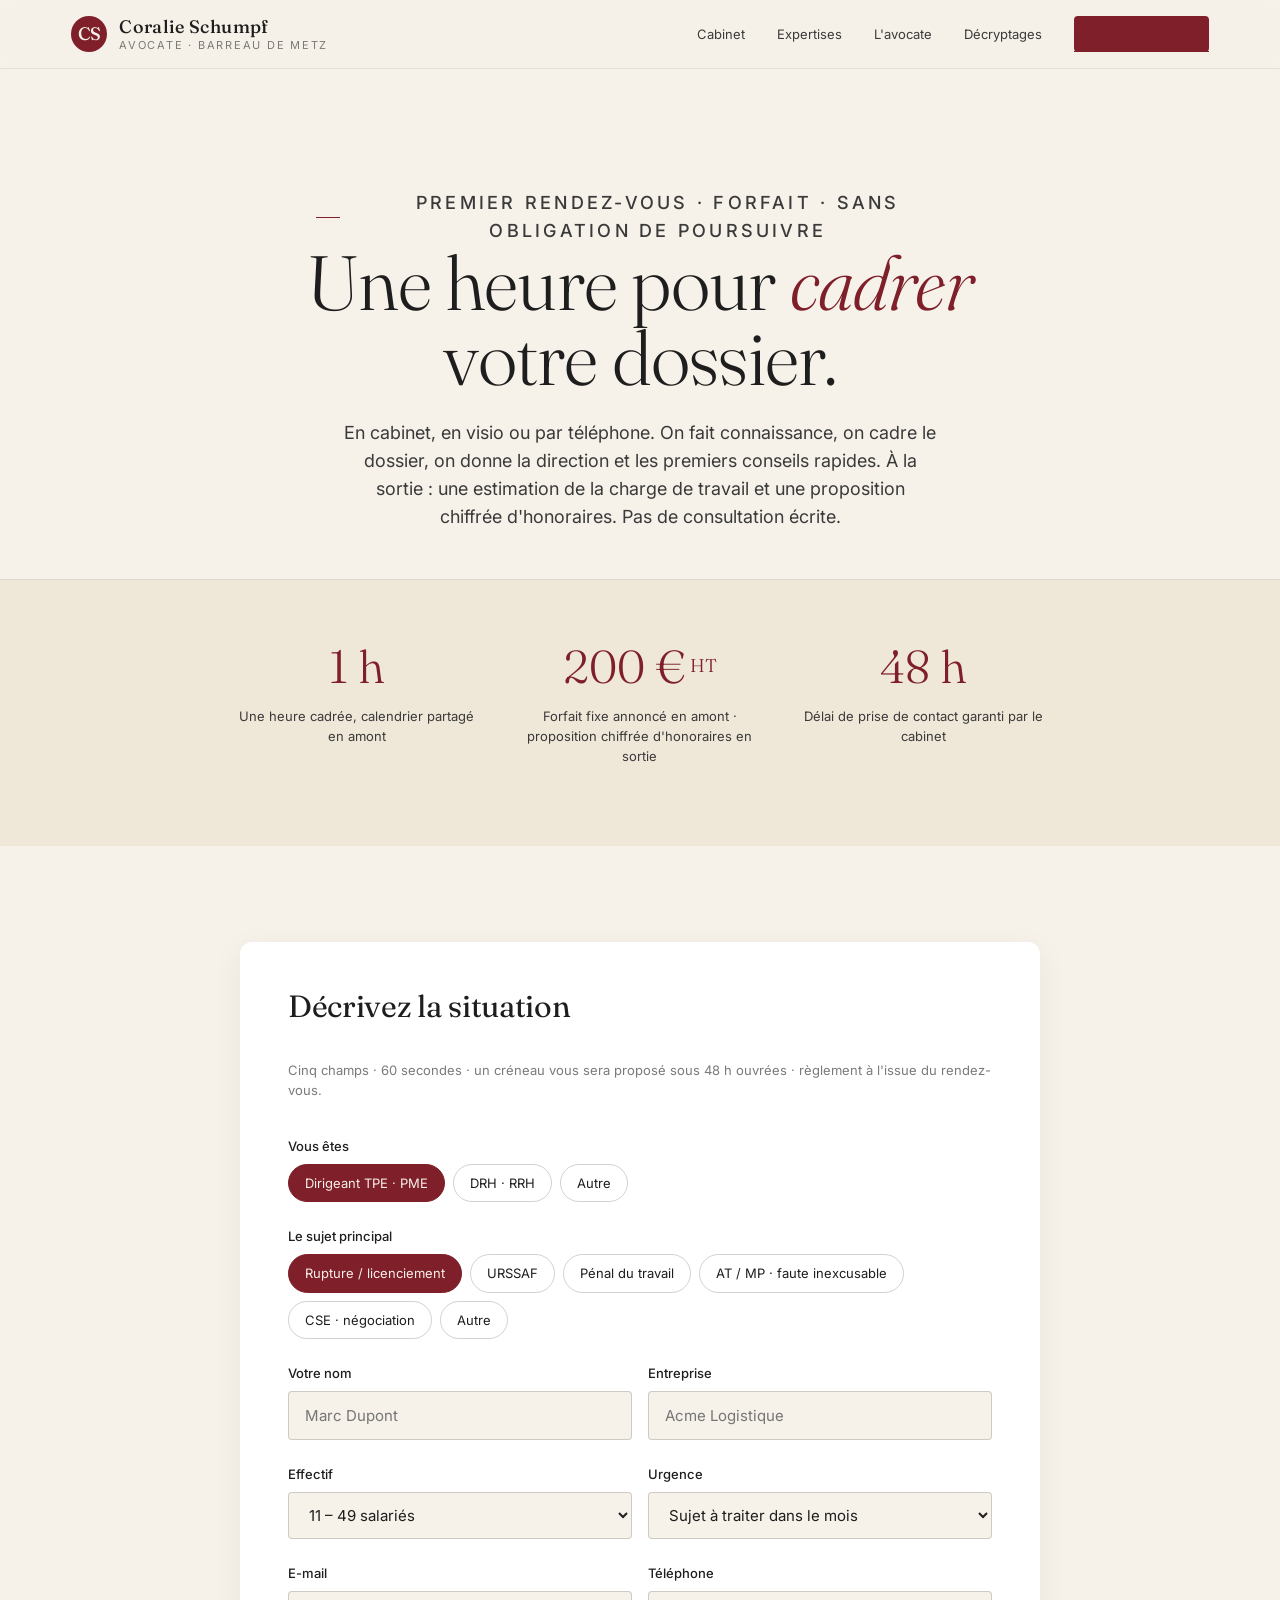
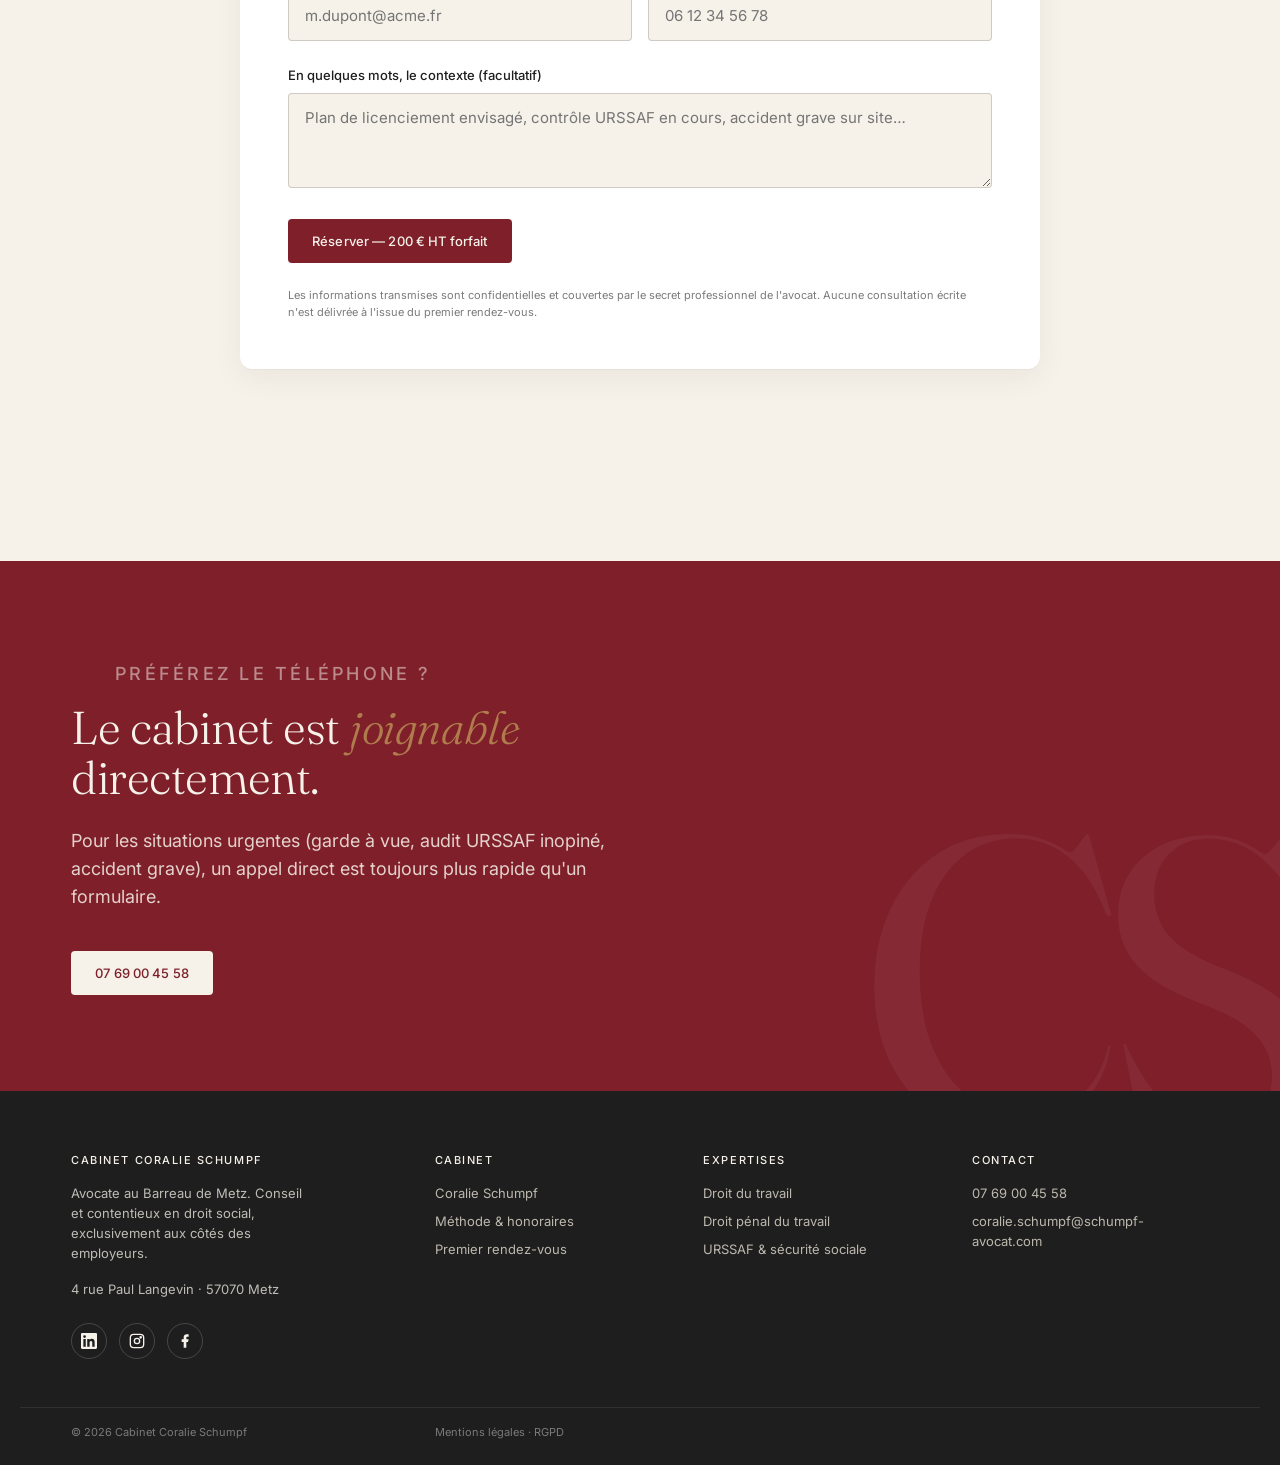
==== commit c5485243: "feat(poc): v0.3 - 1er RDV repositionne, grille tarifaire, reseaux sociaux Premier rendez-vous reposi" ====
--- a/poc/diagnostic.html
+++ b/poc/diagnostic.html
@@ -3,8 +3,8 @@
 <head>
   <meta charset="utf-8" />
   <meta name="viewport" content="width=device-width,initial-scale=1" />
-  <title>Premier rendez-vous · 200 € HT forfait — Cabinet Coralie Schumpf</title>
-  <meta name="description" content="Premier rendez-vous de 30 minutes pour dirigeants TPE/PME et DRH. Forfait 200 € HT, compte-rendu écrit. Cabinet Coralie Schumpf, Metz." />
+  <title>Premier rendez-vous · 1 heure · 200 € HT forfait — Cabinet Coralie Schumpf</title>
+  <meta name="description" content="Premier rendez-vous d'une heure pour dirigeants TPE/PME et DRH. Forfait 200 € HT. Faire connaissance, cadrer le dossier, donner la direction, proposition chiffrée d'honoraires. Cabinet Coralie Schumpf, Metz." />
   <link rel="preconnect" href="https://fonts.googleapis.com" />
   <link rel="preconnect" href="https://fonts.gstatic.com" crossorigin />
   <link href="https://fonts.googleapis.com/css2?family=Fraunces:ital,opsz,wght@0,9..144,300..600;1,9..144,300..600&family=Inter:wght@400;500;600&display=swap" rel="stylesheet" />
@@ -30,19 +30,19 @@
 
   <section class="diag-hero container fade-up">
     <p class="eyebrow">Premier rendez-vous · forfait · sans obligation de poursuivre</p>
-    <h1>30 minutes pour <em>cadrer</em> votre dossier.</h1>
-    <p>En cabinet, en visio ou par téléphone. Vous repartez avec une lecture claire de votre situation, des options envisageables et d'un ordre de grandeur du budget — formalisée dans un compte-rendu écrit.</p>
+    <h1>Une heure pour <em>cadrer</em> votre dossier.</h1>
+    <p>En cabinet, en visio ou par téléphone. On fait connaissance, on cadre le dossier, on donne la direction et les premiers conseils rapides. À la sortie : une estimation de la charge de travail et une proposition chiffrée d'honoraires. Pas de consultation écrite.</p>
   </section>
 
   <section class="diag-promise">
     <div class="diag-promise__grid">
       <div class="fade-up">
-        <p class="diag-promise__num">30'</p>
-        <p class="diag-promise__label">Une demi-heure cadrée, calendrier partagé en amont</p>
+        <p class="diag-promise__num">1 h</p>
+        <p class="diag-promise__label">Une heure cadrée, calendrier partagé en amont</p>
       </div>
       <div class="fade-up">
         <p class="diag-promise__num">200 €<small style="font-size: 0.4em; vertical-align: 0.6em; margin-left: 4px;">HT</small></p>
-        <p class="diag-promise__label">Forfait fixe annoncé en amont, compte-rendu écrit en sortie</p>
+        <p class="diag-promise__label">Forfait fixe annoncé en amont · proposition chiffrée d'honoraires en sortie</p>
       </div>
       <div class="fade-up">
         <p class="diag-promise__num">48 h</p>
@@ -136,7 +136,7 @@
 
       <button type="submit" class="btn btn--primary" data-track="form-diag-submit">Réserver — 200 € HT forfait</button>
 
-      <p style="font-size: var(--fs-xs); color: var(--slate); margin: 0;">Les informations transmises sont confidentielles et couvertes par le secret professionnel de l'avocat.</p>
+      <p style="font-size: var(--fs-xs); color: var(--slate); margin: 0;">Les informations transmises sont confidentielles et couvertes par le secret professionnel de l'avocat. Aucune consultation écrite n'est délivrée à l'issue du premier rendez-vous.</p>
     </form>
   </section>
 
@@ -154,6 +154,18 @@
       <div class="site-footer__brand">
         <h4>Cabinet Coralie Schumpf</h4>
         <p>Avocate au Barreau de Metz. Conseil et contentieux en droit social, exclusivement aux côtés des employeurs.</p>
+        <p style="margin-top: 16px;">4 rue Paul Langevin · 57070 Metz</p>
+        <div class="site-footer__social">
+          <a href="https://fr.linkedin.com/in/coralie-schumpf-4311549a" aria-label="LinkedIn" target="_blank" rel="noopener">
+            <svg viewBox="0 0 24 24" fill="currentColor"><path d="M20.45 20.45h-3.55v-5.57c0-1.33-.03-3.04-1.85-3.04-1.85 0-2.14 1.45-2.14 2.94v5.67H9.36V9h3.4v1.56h.05c.47-.9 1.63-1.85 3.36-1.85 3.6 0 4.27 2.37 4.27 5.45v6.29ZM5.34 7.43a2.06 2.06 0 1 1 0-4.13 2.06 2.06 0 0 1 0 4.13ZM7.12 20.45H3.55V9h3.57v11.45ZM22.22 0H1.77C.79 0 0 .77 0 1.72v20.56C0 23.23.79 24 1.77 24h20.45c.98 0 1.78-.77 1.78-1.72V1.72C24 .77 23.2 0 22.22 0Z"/></svg>
+          </a>
+          <a href="#" aria-label="Instagram" target="_blank" rel="noopener">
+            <svg viewBox="0 0 24 24" fill="none" stroke="currentColor" stroke-width="2"><rect x="2" y="2" width="20" height="20" rx="5"/><circle cx="12" cy="12" r="4"/><circle cx="17.5" cy="6.5" r="1" fill="currentColor"/></svg>
+          </a>
+          <a href="#" aria-label="Facebook" target="_blank" rel="noopener">
+            <svg viewBox="0 0 24 24" fill="currentColor"><path d="M14 13.5h2.5l1-4H14v-2c0-1.03 0-2 2-2h1.5V2.14c-.33-.04-1.55-.14-2.85-.14-2.71 0-4.65 1.66-4.65 4.7v2.8H7v4h3v8.5h4v-8.5Z"/></svg>
+          </a>
+        </div>
       </div>
       <div><h4>Cabinet</h4><ul><li><a href="cabinet/coralie-schumpf.html">Coralie Schumpf</a></li><li><a href="#">Méthode & honoraires</a></li><li><a href="diagnostic.html">Premier rendez-vous</a></li></ul></div>
       <div><h4>Expertises</h4><ul><li><a href="expertises/droit-du-travail.html">Droit du travail</a></li><li><a href="expertises/droit-du-travail.html">Droit pénal du travail</a></li><li><a href="expertises/droit-du-travail.html">URSSAF & sécurité sociale</a></li></ul></div>
--- a/poc/assets/css/main.css
+++ b/poc/assets/css/main.css
@@ -512,6 +512,98 @@
 .step__name { font-family: var(--font-serif); font-size: var(--fs-2xl); line-height: 1.1; }
 .step__desc { font-size: var(--fs-sm); color: var(--ink-soft); margin: 0; }
 
+/* ---- Offers (3 modalités) ---- */
+.offers { padding: var(--sp-9) 0; background: var(--ivory-deep); }
+.offers__head { margin-bottom: var(--sp-7); max-width: 64ch; }
+.offers__title { font-size: var(--fs-3xl); margin: var(--sp-3) 0 var(--sp-4); line-height: 1; font-weight: 300; }
+.offers__title em { font-style: italic; color: var(--bordeaux); }
+.offers__intro { font-size: var(--fs-base); color: var(--ink-soft); margin: 0; }
+.offers__grid { display: grid; grid-template-columns: repeat(3, 1fr); gap: var(--sp-5); align-items: stretch; }
+@media (max-width: 900px) { .offers__grid { grid-template-columns: 1fr; } }
+.offer {
+  background: var(--white);
+  padding: var(--sp-6);
+  border-radius: var(--radius-lg);
+  border: 1px solid rgba(30, 30, 30, 0.08);
+  display: flex;
+  flex-direction: column;
+  gap: var(--sp-3);
+  position: relative;
+}
+.offer--featured {
+  background: var(--ink);
+  color: var(--ivory);
+  border-color: var(--bordeaux);
+}
+.offer--featured .offer__tag { color: var(--copper); }
+.offer--featured .offer__title { color: var(--ivory); }
+.offer--featured .offer__amount { color: var(--ivory); }
+.offer--featured .offer__unit { color: var(--slate-light); }
+.offer--featured .offer__price-note { color: var(--slate-light); }
+.offer--featured .offer__desc,
+.offer--featured .offer__bullets li { color: rgba(246, 241, 233, 0.85); }
+.offer--featured .offer__bullets li::before { color: var(--copper); }
+.offer__badge {
+  position: absolute;
+  top: -12px;
+  right: var(--sp-5);
+  background: var(--copper);
+  color: var(--ink);
+  font-size: var(--fs-xs);
+  letter-spacing: 0.14em;
+  text-transform: uppercase;
+  padding: 4px var(--sp-3);
+  border-radius: 999px;
+  font-weight: 500;
+}
+.offer__tag {
+  font-size: var(--fs-xs);
+  letter-spacing: 0.14em;
+  text-transform: uppercase;
+  color: var(--bordeaux);
+  font-weight: 500;
+  margin: 0;
+}
+.offer__title {
+  font-family: var(--font-serif);
+  font-size: var(--fs-xl);
+  line-height: 1.2;
+  margin: 0;
+}
+.offer__price {
+  display: flex;
+  align-items: baseline;
+  gap: var(--sp-2);
+  margin: var(--sp-4) 0 0;
+  flex-wrap: wrap;
+}
+.offer__amount {
+  font-family: var(--font-serif);
+  font-size: var(--fs-3xl);
+  color: var(--bordeaux);
+  font-weight: 300;
+  line-height: 1;
+}
+.offer__unit { font-size: var(--fs-sm); color: var(--slate); }
+.offer__price-note { font-size: var(--fs-xs); color: var(--slate); margin: 0; font-style: italic; }
+.offer__desc { font-size: var(--fs-sm); color: var(--ink-soft); margin: var(--sp-3) 0 0; }
+.offer__bullets { display: grid; gap: var(--sp-2); margin: var(--sp-3) 0 0; }
+.offer__bullets li {
+  font-size: var(--fs-sm);
+  color: var(--ink-soft);
+  padding-left: var(--sp-4);
+  position: relative;
+}
+.offer__bullets li::before {
+  content: "·";
+  position: absolute;
+  left: 0;
+  color: var(--bordeaux);
+  font-weight: bold;
+  font-size: 1.2em;
+  line-height: 1;
+}
+
 /* ---- Posts ---- */
 .posts { background: var(--ivory-deep); padding: var(--sp-9) 0; }
 .posts__head { display: flex; justify-content: space-between; align-items: end; margin-bottom: var(--sp-7); gap: var(--sp-5); flex-wrap: wrap; }
@@ -574,6 +666,21 @@
 .site-footer a:hover { color: var(--ivory); }
 .site-footer ul { display: grid; gap: var(--sp-2); }
 .site-footer__brand p { color: rgba(246, 241, 233, 0.75); max-width: 30ch; }
+.site-footer__social { display: flex; gap: var(--sp-3); margin-top: var(--sp-5); }
+.site-footer__social a {
+  width: 36px; height: 36px;
+  display: grid; place-items: center;
+  border: 1px solid rgba(255, 255, 255, 0.18);
+  border-radius: 50%;
+  color: var(--ivory);
+  transition: background var(--t-fast), border-color var(--t-fast);
+}
+.site-footer__social a:hover {
+  background: var(--bordeaux);
+  border-color: var(--bordeaux);
+  color: var(--ivory);
+}
+.site-footer__social svg { width: 16px; height: 16px; }
 .site-footer__legal {
   border-top: 1px solid rgba(255, 255, 255, 0.08);
   margin-top: var(--sp-7);
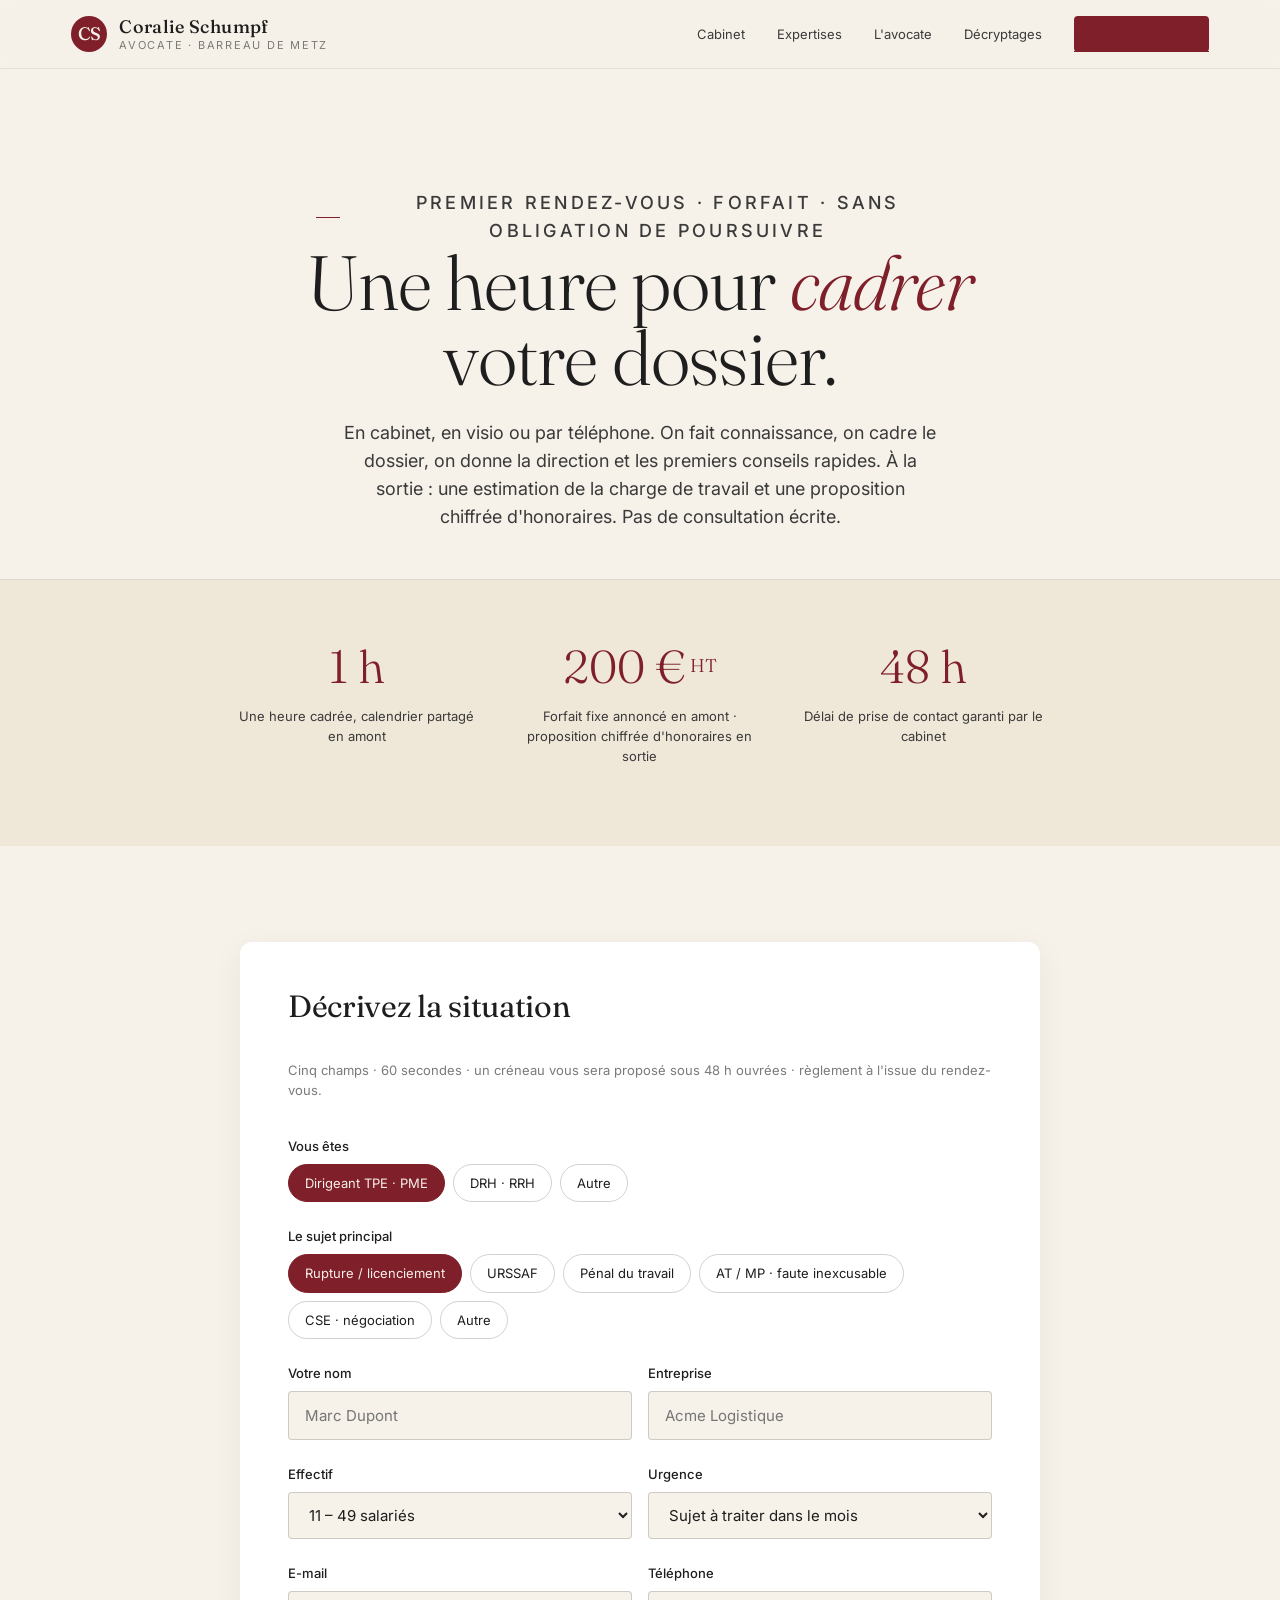
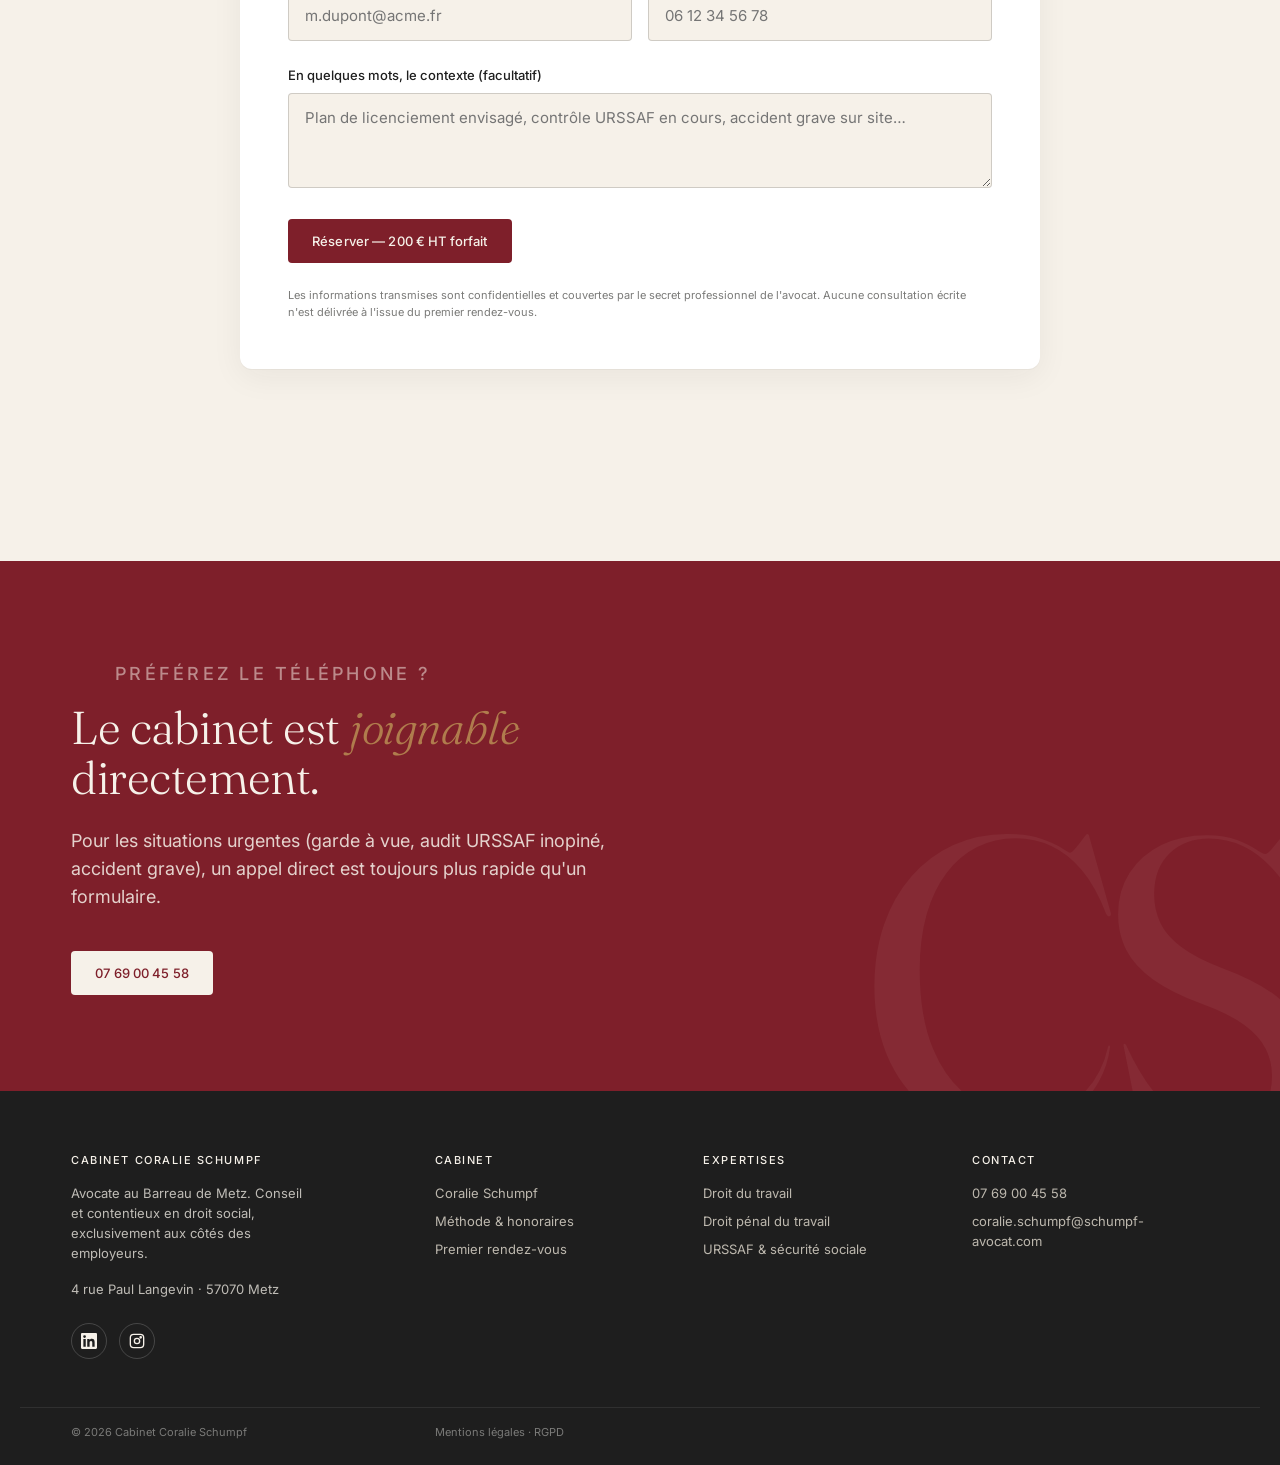
==== commit a4b87d26: "chore(poc): instagram url integree, retrait de facebook - URL Instagram fournie : https://www.instag" ====
--- a/poc/diagnostic.html
+++ b/poc/diagnostic.html
@@ -159,11 +159,8 @@
           <a href="https://fr.linkedin.com/in/coralie-schumpf-4311549a" aria-label="LinkedIn" target="_blank" rel="noopener">
             <svg viewBox="0 0 24 24" fill="currentColor"><path d="M20.45 20.45h-3.55v-5.57c0-1.33-.03-3.04-1.85-3.04-1.85 0-2.14 1.45-2.14 2.94v5.67H9.36V9h3.4v1.56h.05c.47-.9 1.63-1.85 3.36-1.85 3.6 0 4.27 2.37 4.27 5.45v6.29ZM5.34 7.43a2.06 2.06 0 1 1 0-4.13 2.06 2.06 0 0 1 0 4.13ZM7.12 20.45H3.55V9h3.57v11.45ZM22.22 0H1.77C.79 0 0 .77 0 1.72v20.56C0 23.23.79 24 1.77 24h20.45c.98 0 1.78-.77 1.78-1.72V1.72C24 .77 23.2 0 22.22 0Z"/></svg>
           </a>
-          <a href="#" aria-label="Instagram" target="_blank" rel="noopener">
+          <a href="https://www.instagram.com/schumpfcoralieavocat/" aria-label="Instagram" target="_blank" rel="noopener">
             <svg viewBox="0 0 24 24" fill="none" stroke="currentColor" stroke-width="2"><rect x="2" y="2" width="20" height="20" rx="5"/><circle cx="12" cy="12" r="4"/><circle cx="17.5" cy="6.5" r="1" fill="currentColor"/></svg>
-          </a>
-          <a href="#" aria-label="Facebook" target="_blank" rel="noopener">
-            <svg viewBox="0 0 24 24" fill="currentColor"><path d="M14 13.5h2.5l1-4H14v-2c0-1.03 0-2 2-2h1.5V2.14c-.33-.04-1.55-.14-2.85-.14-2.71 0-4.65 1.66-4.65 4.7v2.8H7v4h3v8.5h4v-8.5Z"/></svg>
           </a>
         </div>
       </div>
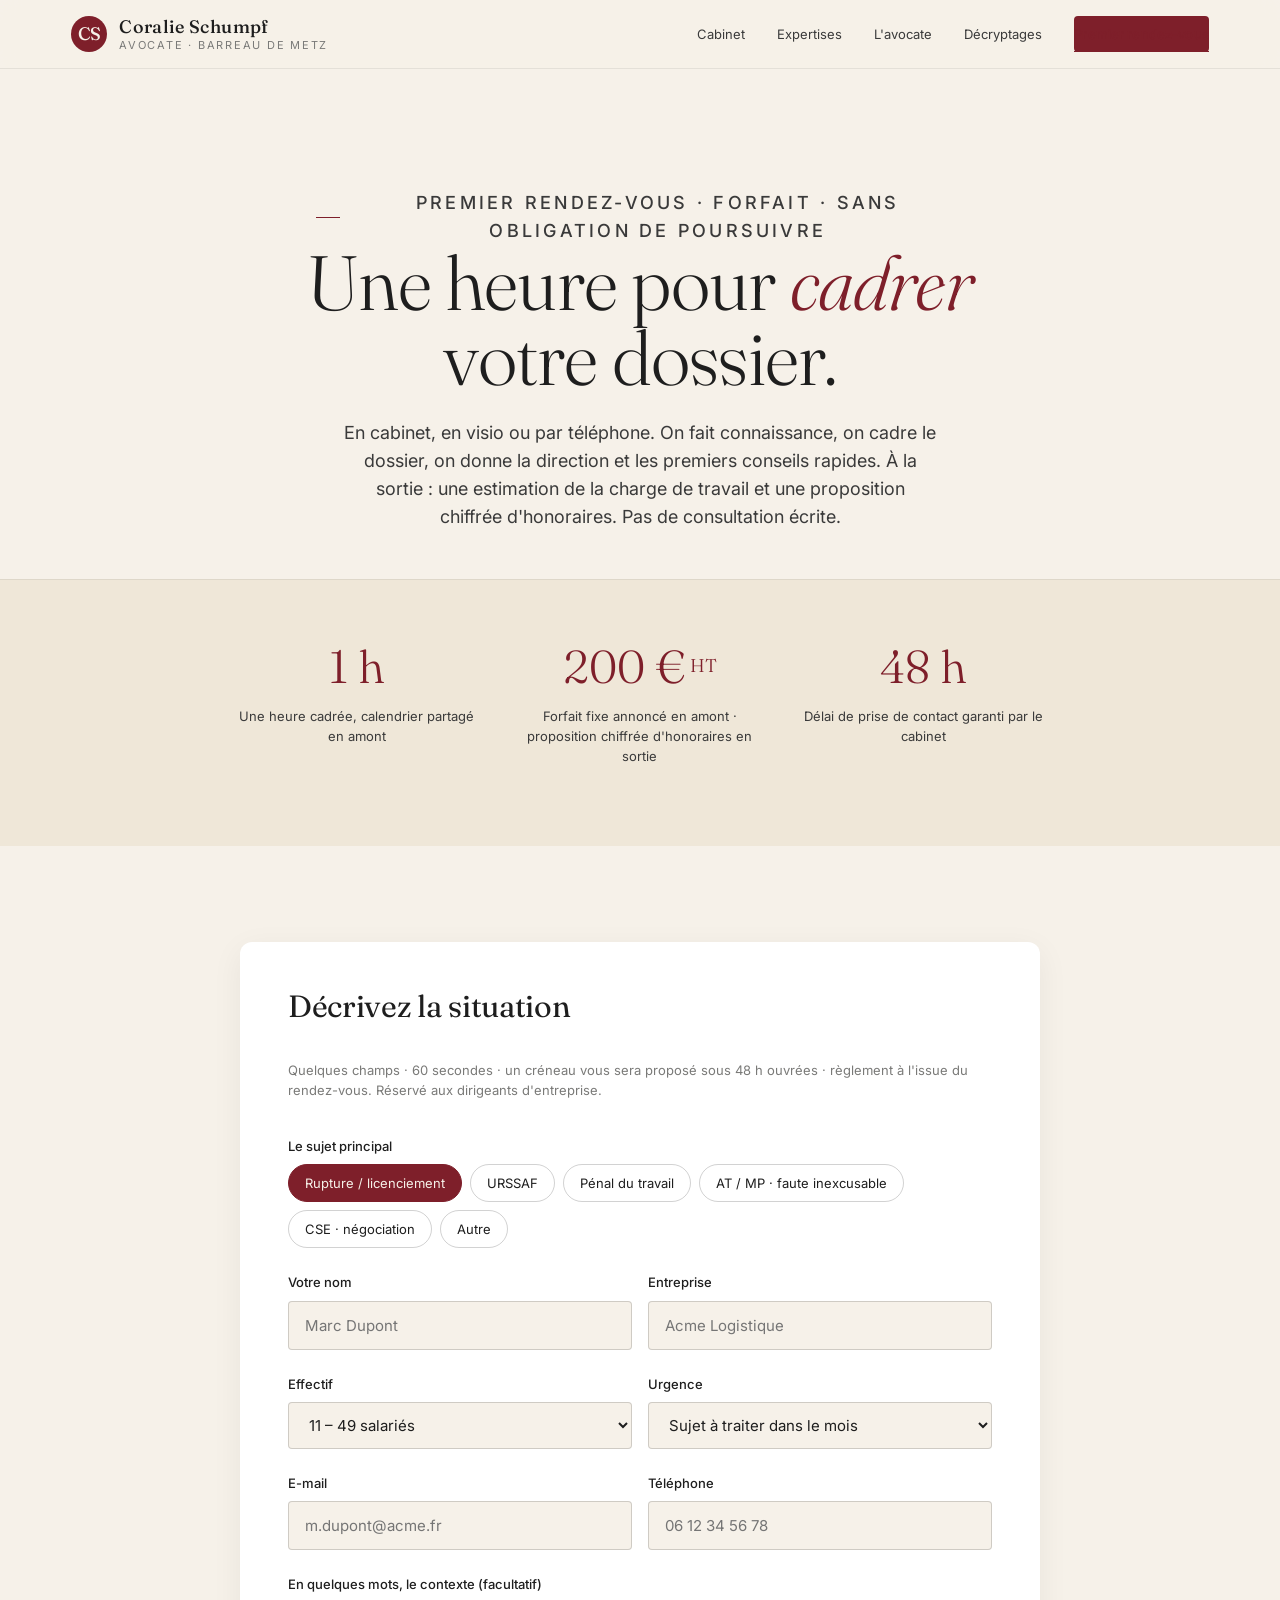
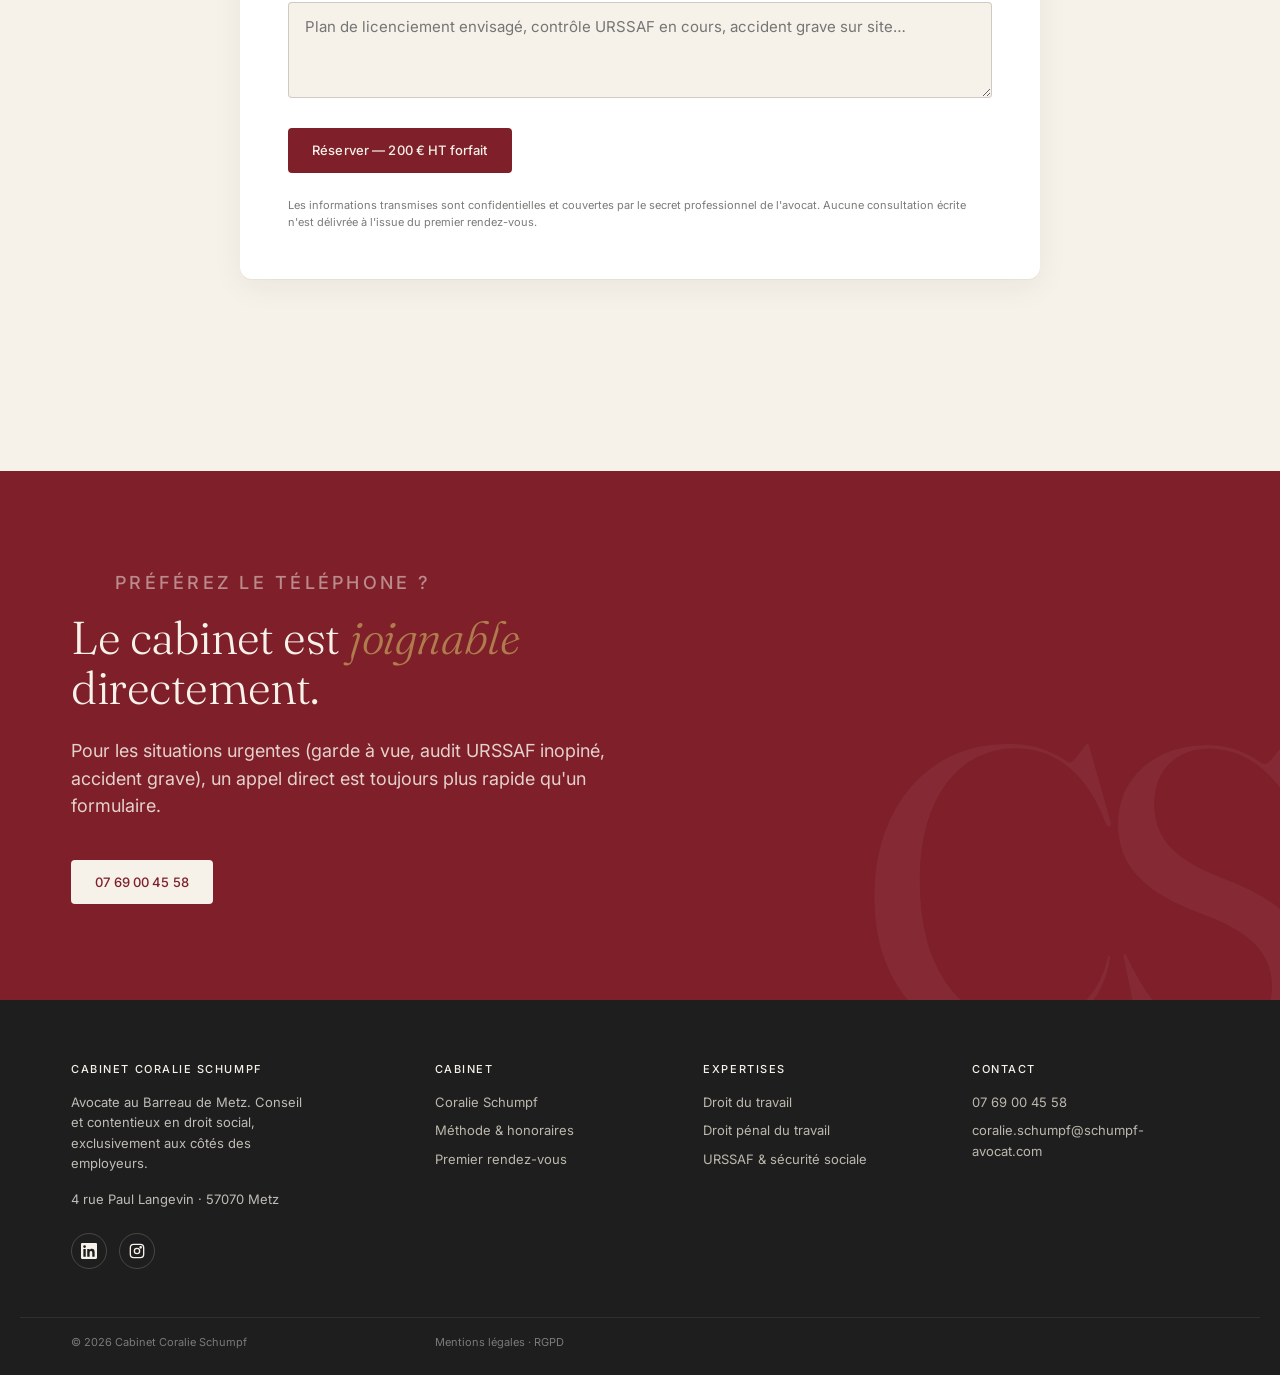
==== commit f5a329de: "content(poc): formulaire diagnostic reserve au dirigeant Suppression du champ "Vous etes" (Dirigeant" ====
--- a/poc/diagnostic.html
+++ b/poc/diagnostic.html
@@ -54,19 +54,7 @@
   <section class="container fade-up" style="padding: var(--sp-9) 0;">
     <form class="diag-card" data-poc-form>
       <h2 style="font-size: var(--fs-2xl); margin-bottom: var(--sp-3);">Décrivez la situation</h2>
-      <p style="font-size: var(--fs-sm); color: var(--slate); margin: 0 0 var(--sp-3);">Cinq champs · 60 secondes · un créneau vous sera proposé sous 48 h ouvrées · règlement à l'issue du rendez-vous.</p>
-
-      <div>
-        <label for="role">Vous êtes</label>
-        <div class="diag-card__choices">
-          <input type="radio" id="r1" name="role" value="dirigeant" checked />
-          <label for="r1">Dirigeant TPE · PME</label>
-          <input type="radio" id="r2" name="role" value="drh" />
-          <label for="r2">DRH · RRH</label>
-          <input type="radio" id="r4" name="role" value="autre" />
-          <label for="r4">Autre</label>
-        </div>
-      </div>
+      <p style="font-size: var(--fs-sm); color: var(--slate); margin: 0 0 var(--sp-3);">Quelques champs · 60 secondes · un créneau vous sera proposé sous 48 h ouvrées · règlement à l'issue du rendez-vous. Réservé aux dirigeants d'entreprise.</p>
 
       <div>
         <label for="topic">Le sujet principal</label>
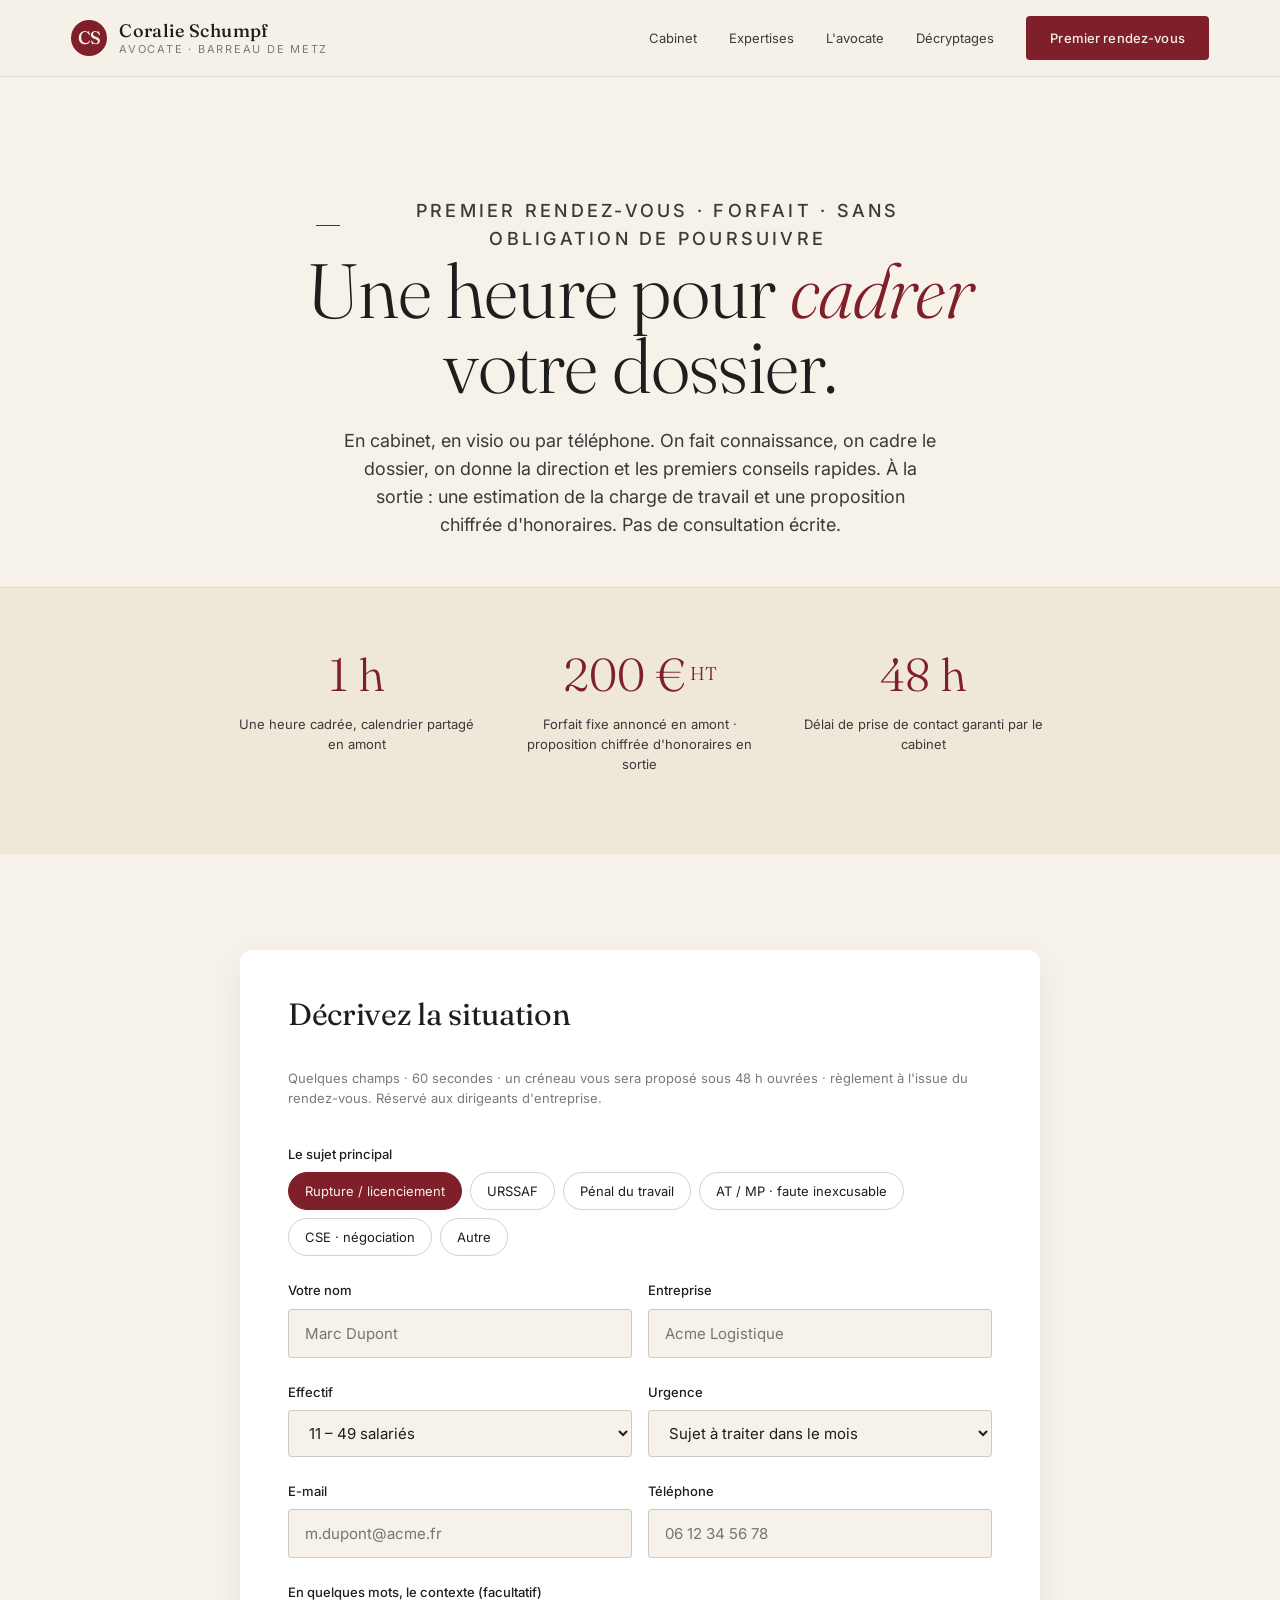
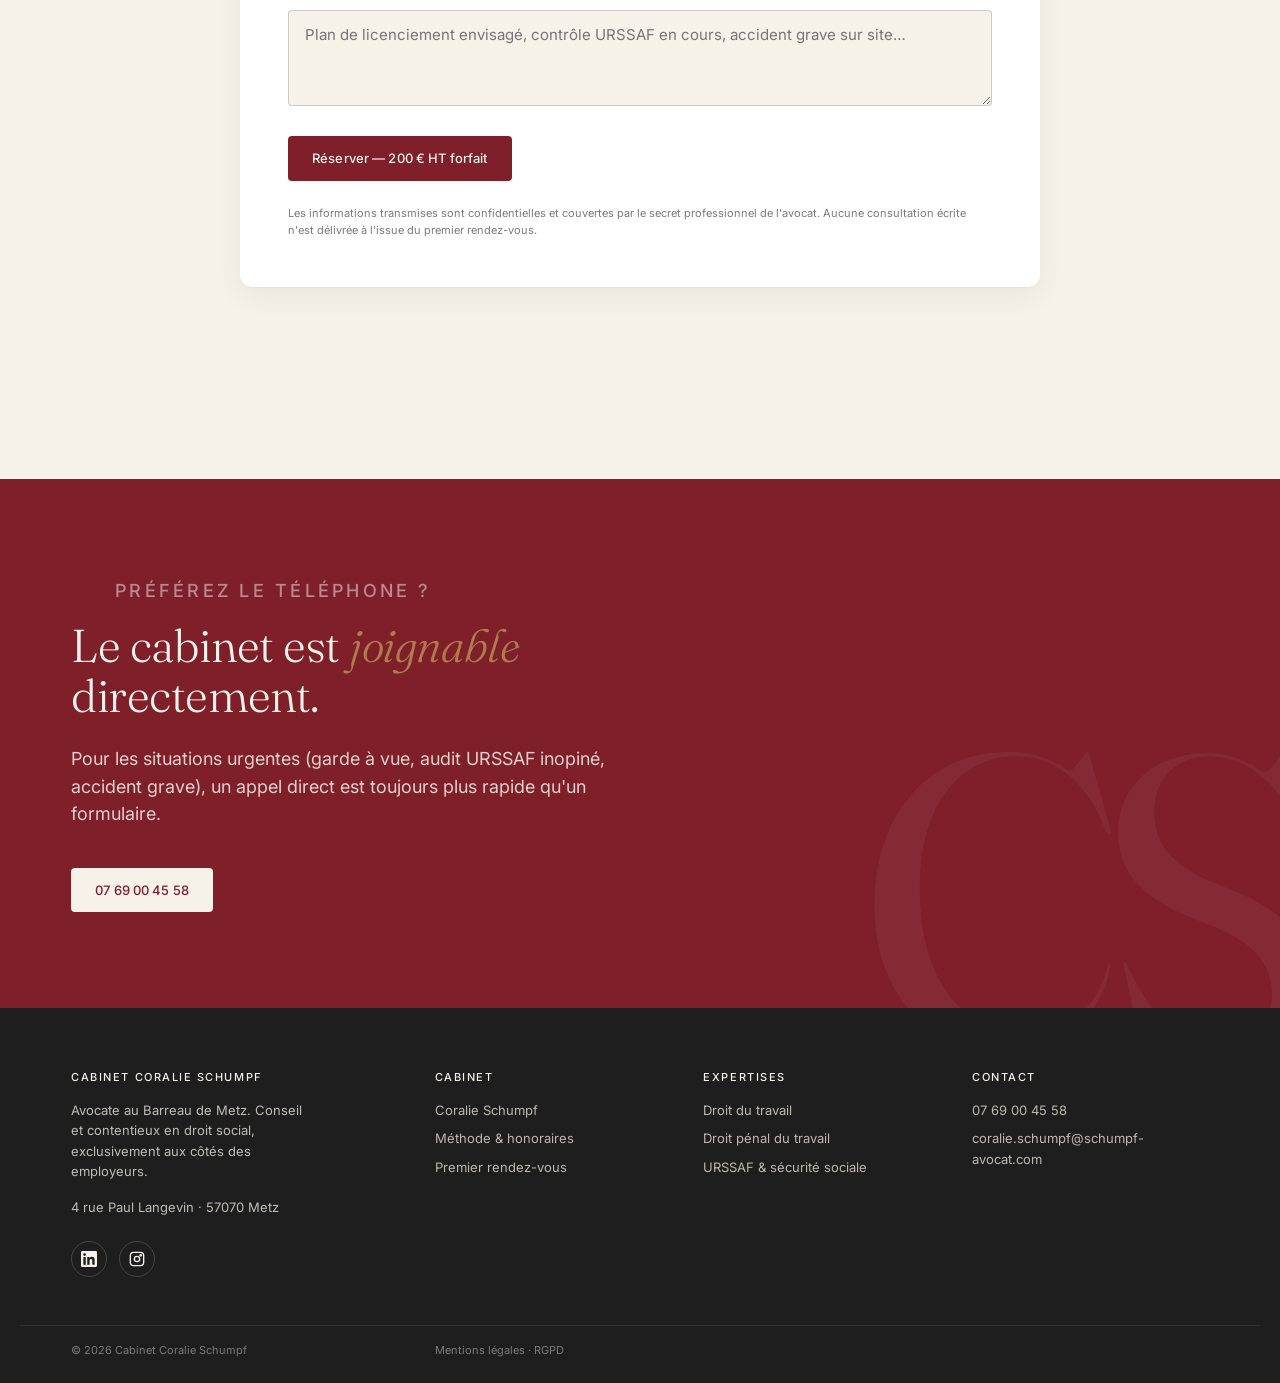
==== commit 3eadafa8: "feat(rdv): branche le formulaire de premier rendez-vous Le formulaire etait une maquette : soumissio" ====
--- a/poc/diagnostic.html
+++ b/poc/diagnostic.html
@@ -52,24 +52,24 @@
   </section>
 
   <section class="container fade-up" style="padding: var(--sp-9) 0;">
-    <form class="diag-card" data-poc-form>
+    <form class="diag-card" action="api/rdv.php" method="post">
       <h2 style="font-size: var(--fs-2xl); margin-bottom: var(--sp-3);">Décrivez la situation</h2>
       <p style="font-size: var(--fs-sm); color: var(--slate); margin: 0 0 var(--sp-3);">Quelques champs · 60 secondes · un créneau vous sera proposé sous 48 h ouvrées · règlement à l'issue du rendez-vous. Réservé aux dirigeants d'entreprise.</p>
 
       <div>
         <label for="topic">Le sujet principal</label>
         <div class="diag-card__choices">
-          <input type="radio" id="t1" name="topic" value="rupture" checked />
+          <input type="radio" id="t1" name="sujet" value="rupture" checked />
           <label for="t1">Rupture / licenciement</label>
-          <input type="radio" id="t2" name="topic" value="urssaf" />
+          <input type="radio" id="t2" name="sujet" value="urssaf" />
           <label for="t2">URSSAF</label>
-          <input type="radio" id="t3" name="topic" value="penal" />
+          <input type="radio" id="t3" name="sujet" value="penal" />
           <label for="t3">Pénal du travail</label>
-          <input type="radio" id="t4" name="topic" value="atmp" />
+          <input type="radio" id="t4" name="sujet" value="atmp" />
           <label for="t4">AT / MP · faute inexcusable</label>
-          <input type="radio" id="t5" name="topic" value="cse" />
+          <input type="radio" id="t5" name="sujet" value="cse" />
           <label for="t5">CSE · négociation</label>
-          <input type="radio" id="t6" name="topic" value="autre" />
+          <input type="radio" id="t6" name="sujet" value="autre" />
           <label for="t6">Autre</label>
         </div>
       </div>
@@ -77,18 +77,18 @@
       <div class="diag-card__row">
         <div>
           <label for="name">Votre nom</label>
-          <input type="text" id="name" required placeholder="Marc Dupont" />
+          <input type="text" id="name" name="nom" autocomplete="name" required placeholder="Marc Dupont" />
         </div>
         <div>
           <label for="company">Entreprise</label>
-          <input type="text" id="company" required placeholder="Acme Logistique" />
+          <input type="text" id="company" name="entreprise" autocomplete="organization" required placeholder="Acme Logistique" />
         </div>
       </div>
 
       <div class="diag-card__row">
         <div>
           <label for="effectif">Effectif</label>
-          <select id="effectif">
+          <select id="effectif" name="effectif">
             <option>1 – 10 salariés</option>
             <option selected>11 – 49 salariés</option>
             <option>50 – 249 salariés</option>
@@ -97,7 +97,7 @@
         </div>
         <div>
           <label for="urgency">Urgence</label>
-          <select id="urgency">
+          <select id="urgency" name="urgence">
             <option>Information générale</option>
             <option selected>Sujet à traiter dans le mois</option>
             <option>Sujet sensible · cette semaine</option>
@@ -109,17 +109,22 @@
       <div class="diag-card__row">
         <div>
           <label for="email">E-mail</label>
-          <input type="email" id="email" required placeholder="m.dupont@acme.fr" />
+          <input type="email" id="email" name="email" autocomplete="email" required placeholder="m.dupont@acme.fr" />
         </div>
         <div>
           <label for="phone">Téléphone</label>
-          <input type="tel" id="phone" placeholder="06 12 34 56 78" />
+          <input type="tel" id="phone" name="telephone" autocomplete="tel" placeholder="06 12 34 56 78" />
         </div>
       </div>
 
       <div>
         <label for="ctx">En quelques mots, le contexte (facultatif)</label>
-        <textarea id="ctx" rows="3" placeholder="Plan de licenciement envisagé, contrôle URSSAF en cours, accident grave sur site…"></textarea>
+        <textarea id="ctx" name="contexte" rows="3" placeholder="Plan de licenciement envisagé, contrôle URSSAF en cours, accident grave sur site…"></textarea>
+      </div>
+
+      <div class="hp-champ" aria-hidden="true">
+        <label for="site_web">Ne pas remplir ce champ</label>
+        <input type="text" id="site_web" name="site_web" tabindex="-1" autocomplete="off" />
       </div>
 
       <button type="submit" class="btn btn--primary" data-track="form-diag-submit">Réserver — 200 € HT forfait</button>
@@ -153,7 +158,7 @@
         </div>
       </div>
       <div><h4>Cabinet</h4><ul><li><a href="cabinet/coralie-schumpf.html">Coralie Schumpf</a></li><li><a href="#">Méthode & honoraires</a></li><li><a href="diagnostic.html">Premier rendez-vous</a></li></ul></div>
-      <div><h4>Expertises</h4><ul><li><a href="expertises/droit-du-travail.html">Droit du travail</a></li><li><a href="expertises/droit-du-travail.html">Droit pénal du travail</a></li><li><a href="expertises/droit-du-travail.html">URSSAF & sécurité sociale</a></li></ul></div>
+      <div><h4>Expertises</h4><ul><li><a href="expertises/droit-du-travail.html">Droit du travail</a></li><li><a href="expertises/droit-penal-du-travail.html">Droit pénal du travail</a></li><li><a href="expertises/securite-sociale-urssaf.html">URSSAF & sécurité sociale</a></li></ul></div>
       <div><h4>Contact</h4><ul><li><a href="tel:+33769004558">07 69 00 45 58</a></li><li><a href="mailto:coralie.schumpf@schumpf-avocat.com">coralie.schumpf@schumpf-avocat.com</a></li></ul></div>
     </div>
     <div class="container site-footer__legal"><span>© <span data-year></span> Cabinet Coralie Schumpf</span><span><a href="#">Mentions légales</a> · <a href="#">RGPD</a></span></div>
--- a/poc/assets/css/main.css
+++ b/poc/assets/css/main.css
@@ -164,14 +164,21 @@
 }
 
 .nav { display: flex; align-items: center; gap: var(--sp-6); }
-.nav a {
+
+/* Le :not(.btn) est indispensable. Sans lui, .nav a (0,1,1) l'emporte sur
+   .btn--primary (0,1,0) et repeint le CTA du header en gris foncé sur fond
+   bordeaux — illisible. Au survol et sur la page active, .nav a le passait
+   même en bordeaux sur bordeaux, donc invisible. Un bouton placé dans la
+   navigation doit rester un bouton : couleur, soulignement et état actif
+   sont ici réservés aux liens de menu. */
+.nav a:not(.btn) {
   font-size: var(--fs-sm);
   color: var(--ink-soft);
   position: relative;
   padding: var(--sp-2) 0;
   transition: color var(--t-fast);
 }
-.nav a::after {
+.nav a:not(.btn)::after {
   content: "";
   position: absolute;
   left: 0; bottom: 0;
@@ -180,10 +187,10 @@
   background: var(--bordeaux);
   transition: width var(--t-med);
 }
-.nav a:hover { color: var(--bordeaux); }
-.nav a:hover::after { width: 100%; }
-.nav a.is-active { color: var(--bordeaux); }
-.nav a.is-active::after { width: 100%; }
+.nav a:not(.btn):hover { color: var(--bordeaux); }
+.nav a:not(.btn):hover::after { width: 100%; }
+.nav a:not(.btn).is-active { color: var(--bordeaux); }
+.nav a:not(.btn).is-active::after { width: 100%; }
 @media (max-width: 860px) { .nav { display: none; } }
 
 /* ---- Buttons ---- */
@@ -843,6 +850,18 @@
   gap: var(--sp-5);
 }
 @media (max-width: 700px) { .diag-card { padding: var(--sp-5); } }
+
+/* Pot-de-miel anti-spam : hors écran plutôt que display:none, que certains
+   robots savent détecter. Invisible et inatteignable pour un humain
+   (aria-hidden + tabindex=-1 côté HTML). */
+.hp-champ {
+  position: absolute;
+  left: -9999px;
+  top: auto;
+  width: 1px;
+  height: 1px;
+  overflow: hidden;
+}
 .diag-card label { font-size: var(--fs-sm); color: var(--ink); display: block; margin-bottom: var(--sp-2); font-weight: 500; }
 .diag-card input,
 .diag-card select,
